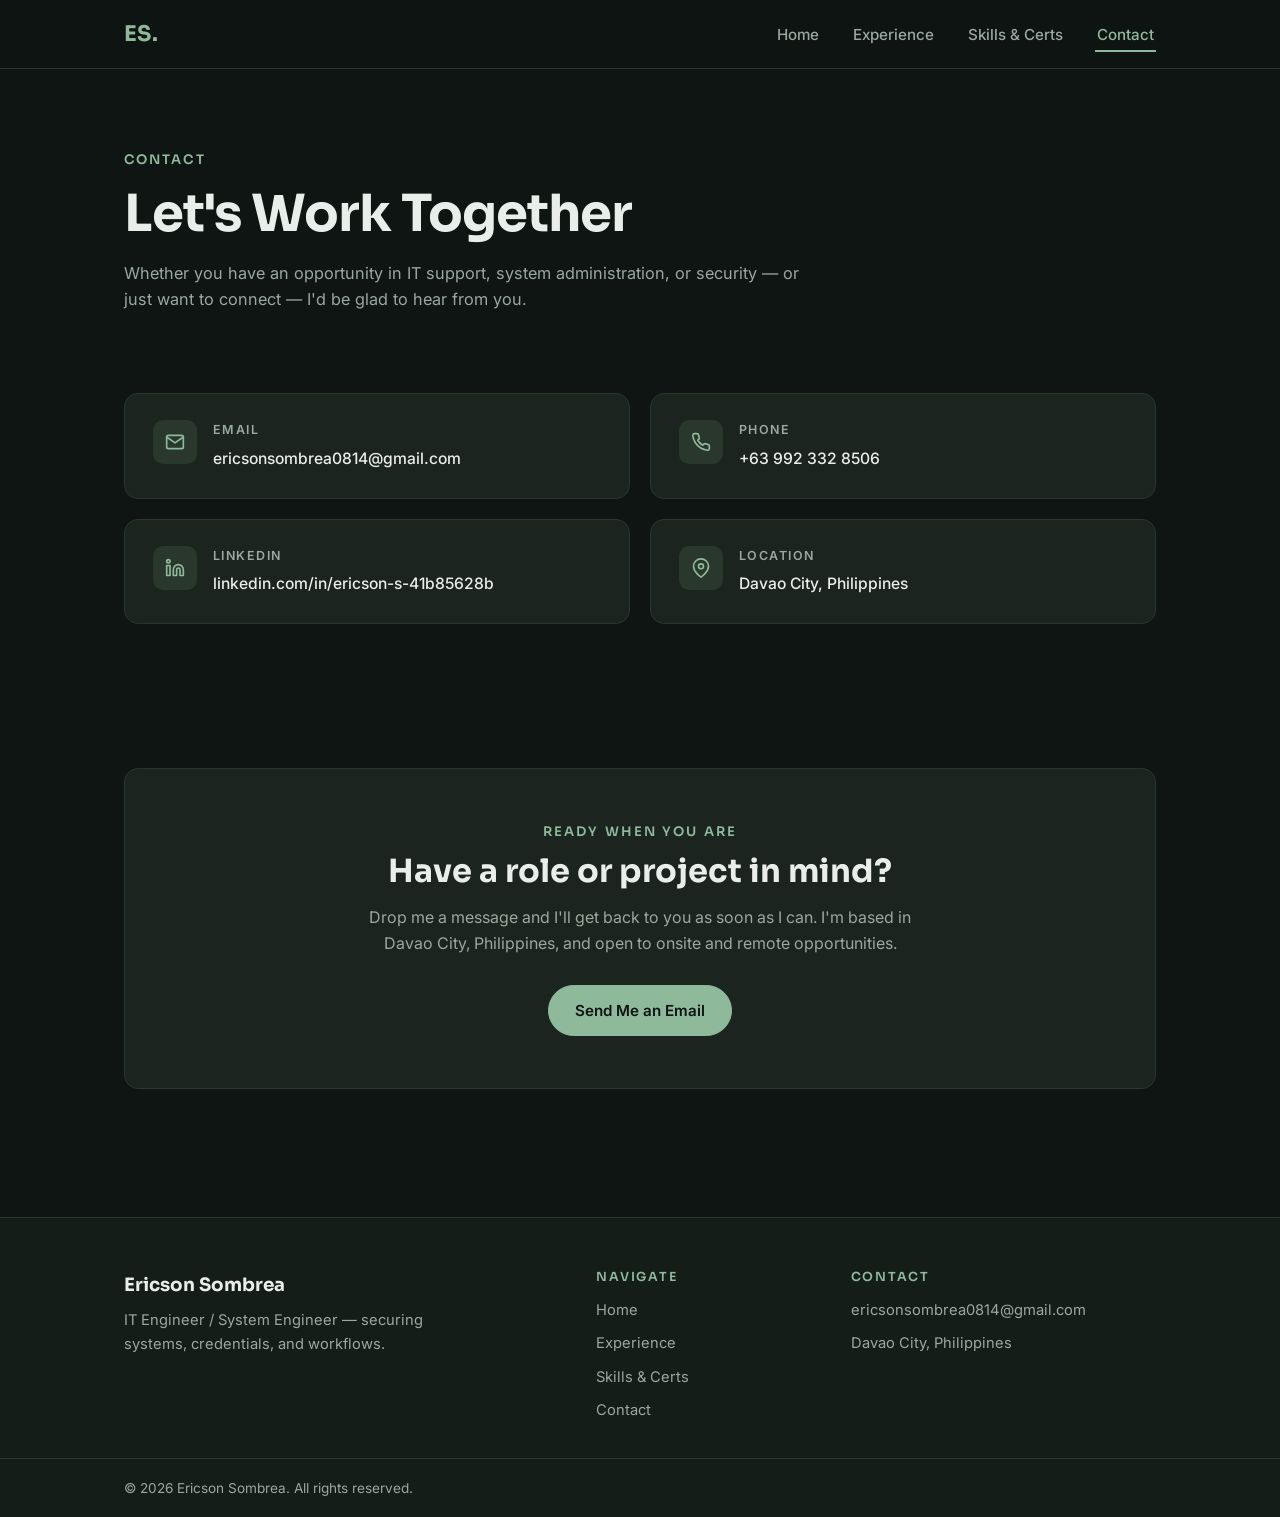
==== contact.html @ c621cbe4 "Initial commit: multi-page portfolio site Home, Experience, Skills & Certifications, and Contact pag" ====
<!DOCTYPE html>
<html lang="en">
<head>
  <meta charset="UTF-8">
  <meta name="viewport" content="width=device-width, initial-scale=1.0">
  <title>Contact — Ericson Sombrea</title>
  <meta name="description" content="Get in touch with Ericson Sombrea, IT Engineer and System Engineer in Davao City, Philippines — email, phone, and LinkedIn contact details.">
  <link rel="icon" href="data:image/svg+xml,%3Csvg xmlns='http://www.w3.org/2000/svg' viewBox='0 0 64 64'%3E%3Crect width='64' height='64' rx='14' fill='%231b241e'/%3E%3Ctext x='32' y='43' font-family='Arial,sans-serif' font-size='26' font-weight='bold' fill='%238fb99b' text-anchor='middle'%3EES%3C/text%3E%3C/svg%3E">
  <link rel="preconnect" href="https://fonts.googleapis.com">
  <link rel="preconnect" href="https://fonts.gstatic.com" crossorigin>
  <link href="https://fonts.googleapis.com/css2?family=Inter:wght@400;500;600&family=Sora:wght@600;700&display=swap" rel="stylesheet">
  <link rel="stylesheet" href="style.css">
  <script src="script.js" defer></script>
</head>
<body>

  <header class="site-header">
    <nav class="nav" aria-label="Main navigation">
      <a class="logo" href="index.html">ES.</a>
      <button class="nav-toggle" aria-expanded="false" aria-controls="nav-menu" aria-label="Toggle navigation menu">
        <span class="nav-toggle-bar"></span>
        <span class="nav-toggle-bar"></span>
        <span class="nav-toggle-bar"></span>
      </button>
      <ul class="nav-links" id="nav-menu">
        <li><a href="index.html">Home</a></li>
        <li><a href="experience.html">Experience</a></li>
        <li><a href="skills.html">Skills &amp; Certs</a></li>
        <li><a href="contact.html" class="active">Contact</a></li>
      </ul>
    </nav>
  </header>

  <main>

    <!-- Page header -->
    <section class="page-head reveal">
      <div class="container">
        <span class="kicker">Contact</span>
        <h1>Let's Work Together</h1>
        <p class="section-lead">Whether you have an opportunity in IT support, system administration, or security — or just want to connect — I'd be glad to hear from you.</p>
      </div>
    </section>

    <!-- Contact details -->
    <section class="section reveal" id="contact-details">
      <div class="container">
        <div class="contact-grid">
          <article class="contact-card">
            <div class="contact-icon" aria-hidden="true">
              <svg xmlns="http://www.w3.org/2000/svg" viewBox="0 0 24 24" fill="none" stroke="currentColor" stroke-width="2" stroke-linecap="round" stroke-linejoin="round"><path d="M4 4h16c1.1 0 2 .9 2 2v12c0 1.1-.9 2-2 2H4c-1.1 0-2-.9-2-2V6c0-1.1.9-2 2-2z"></path><polyline points="22,6 12,13 2,6"></polyline></svg>
            </div>
            <div>
              <span class="contact-label">Email</span>
              <a class="contact-value" href="mailto:ericsonsombrea0814@gmail.com">ericsonsombrea0814@gmail.com</a>
            </div>
          </article>
          <article class="contact-card">
            <div class="contact-icon" aria-hidden="true">
              <svg xmlns="http://www.w3.org/2000/svg" viewBox="0 0 24 24" fill="none" stroke="currentColor" stroke-width="2" stroke-linecap="round" stroke-linejoin="round"><path d="M22 16.92v3a2 2 0 0 1-2.18 2 19.79 19.79 0 0 1-8.63-3.07 19.5 19.5 0 0 1-6-6 19.79 19.79 0 0 1-3.07-8.67A2 2 0 0 1 4.11 2h3a2 2 0 0 1 2 1.72 12.84 12.84 0 0 0 .7 2.81 2 2 0 0 1-.45 2.11L8.09 9.91a16 16 0 0 0 6 6l1.27-1.27a2 2 0 0 1 2.11-.45 12.84 12.84 0 0 0 2.81.7A2 2 0 0 1 22 16.92z"></path></svg>
            </div>
            <div>
              <span class="contact-label">Phone</span>
              <a class="contact-value" href="tel:+639923328506">+63 992 332 8506</a>
            </div>
          </article>
          <article class="contact-card">
            <div class="contact-icon" aria-hidden="true">
              <svg xmlns="http://www.w3.org/2000/svg" viewBox="0 0 24 24" fill="none" stroke="currentColor" stroke-width="2" stroke-linecap="round" stroke-linejoin="round"><path d="M16 8a6 6 0 0 1 6 6v7h-4v-7a2 2 0 0 0-2-2 2 2 0 0 0-2 2v7h-4v-7a6 6 0 0 1 6-6z"></path><rect x="2" y="9" width="4" height="12"></rect><circle cx="4" cy="4" r="2"></circle></svg>
            </div>
            <div>
              <span class="contact-label">LinkedIn</span>
              <a class="contact-value" href="https://www.linkedin.com/in/ericson-s-41b85628b" target="_blank" rel="noopener">linkedin.com/in/ericson-s-41b85628b</a>
            </div>
          </article>
          <article class="contact-card">
            <div class="contact-icon" aria-hidden="true">
              <svg xmlns="http://www.w3.org/2000/svg" viewBox="0 0 24 24" fill="none" stroke="currentColor" stroke-width="2" stroke-linecap="round" stroke-linejoin="round"><path d="M21 10c0 7-9 13-9 13s-9-6-9-13a9 9 0 0 1 18 0z"></path><circle cx="12" cy="10" r="3"></circle></svg>
            </div>
            <div>
              <span class="contact-label">Location</span>
              <span class="contact-value">Davao City, Philippines</span>
            </div>
          </article>
        </div>
      </div>
    </section>

    <!-- Closing CTA -->
    <section class="section reveal" id="contact-cta">
      <div class="container">
        <div class="cta-panel">
          <span class="kicker">Ready When You Are</span>
          <h2>Have a role or project in mind?</h2>
          <p>Drop me a message and I'll get back to you as soon as I can. I'm based in Davao City, Philippines, and open to onsite and remote opportunities.</p>
          <div class="hero-actions">
            <a class="btn" href="mailto:ericsonsombrea0814@gmail.com">Send Me an Email</a>
          </div>
        </div>
      </div>
    </section>

  </main>

  <footer class="site-footer">
    <div class="footer-inner">
      <div class="footer-brand">
        <p class="footer-name">Ericson Sombrea</p>
        <p class="footer-tagline">IT Engineer / System Engineer — securing systems, credentials, and workflows.</p>
      </div>
      <div>
        <h3 class="footer-heading">Navigate</h3>
        <ul class="footer-links">
          <li><a href="index.html">Home</a></li>
          <li><a href="experience.html">Experience</a></li>
          <li><a href="skills.html">Skills &amp; Certs</a></li>
          <li><a href="contact.html">Contact</a></li>
        </ul>
      </div>
      <div>
        <h3 class="footer-heading">Contact</h3>
        <ul class="footer-links">
          <li><a href="mailto:ericsonsombrea0814@gmail.com">ericsonsombrea0814@gmail.com</a></li>
          <li>Davao City, Philippines</li>
        </ul>
      </div>
    </div>
    <div class="footer-bottom">
      <p>&copy; 2026 Ericson Sombrea. All rights reserved.</p>
    </div>
  </footer>

</body>
</html>
---- style.css ----
/* ==========================================================================
   Ericson Sombrea — Portfolio
   Shared stylesheet for ALL pages: index.html, experience.html,
   skills.html, contact.html. Do not edit per-page; everything lives here.
   ========================================================================== */

/* ---------- Tokens ---------- */
:root {
  --bg: #0f1512;
  --surface: #151d18;
  --card: #1b241e;
  --border: #2a3630;
  --accent: #8fb99b;
  --accent-strong: #5e8b6f;
  --text: #e9eeea;
  --muted: #9aa8a0;
  --font-heading: "Sora", sans-serif;
  --font-body: "Inter", sans-serif;
  --radius: 14px;
  --maxw: 1080px;
  --header-h: 68px;
}

/* ---------- Reset / base ---------- */
*,
*::before,
*::after {
  box-sizing: border-box;
  margin: 0;
  padding: 0;
}

html {
  scroll-behavior: smooth;
}

body {
  background: var(--bg);
  color: var(--text);
  font-family: var(--font-body);
  font-size: 1rem;
  line-height: 1.65;
  -webkit-font-smoothing: antialiased;
  text-rendering: optimizeLegibility;
}

img,
svg {
  max-width: 100%;
  display: block;
}

a {
  color: var(--accent);
  text-decoration: none;
  transition: color 0.2s ease;
}

a:hover {
  color: var(--text);
}

h1,
h2,
h3,
h4 {
  font-family: var(--font-heading);
  font-weight: 700;
  line-height: 1.15;
  color: var(--text);
}

ul {
  list-style: none;
}

button {
  font-family: inherit;
  cursor: pointer;
}

:focus-visible {
  outline: 2px solid var(--accent);
  outline-offset: 2px;
}

::selection {
  background: var(--accent-strong);
  color: var(--bg);
}

/* ---------- Layout helpers ---------- */
.container {
  max-width: var(--maxw);
  margin: 0 auto;
  padding: 0 24px;
}

.section {
  padding: 72px 0;
}

.section-tight {
  padding: 24px 0 56px;
}

/* Section headings: small accent kicker + big heading */
.kicker {
  display: block;
  font-family: var(--font-heading);
  font-size: 0.82rem;
  font-weight: 600;
  letter-spacing: 0.16em;
  text-transform: uppercase;
  color: var(--accent);
}

.section-head {
  margin-bottom: 40px;
}

.section-head h2 {
  font-size: clamp(1.7rem, 3.5vw, 2.3rem);
  margin-top: 10px;
}

.section-lead {
  color: var(--muted);
  max-width: 680px;
  margin-top: 14px;
  font-size: 1.02rem;
}

/* Long-form paragraph block (e.g. About Me) */
.prose {
  max-width: 780px;
}

.prose p {
  color: var(--muted);
  font-size: 1.06rem;
  line-height: 1.8;
}

.prose p + p {
  margin-top: 18px;
}

/* ---------- Sticky top nav ---------- */
.site-header {
  position: sticky;
  top: 0;
  z-index: 100;
  background: rgba(15, 21, 18, 0.92);
  backdrop-filter: blur(10px);
  -webkit-backdrop-filter: blur(10px);
  border-bottom: 1px solid var(--border);
}

.nav {
  max-width: var(--maxw);
  margin: 0 auto;
  padding: 0 24px;
  height: var(--header-h);
  display: flex;
  align-items: center;
  justify-content: space-between;
}

.logo {
  font-family: var(--font-heading);
  font-weight: 700;
  font-size: 1.35rem;
  letter-spacing: 0.02em;
  color: var(--accent);
}

.logo:hover {
  color: var(--accent);
  opacity: 0.85;
}

.nav-links {
  display: flex;
  align-items: center;
  gap: 30px;
}

.nav-links a {
  color: var(--muted);
  font-weight: 500;
  font-size: 0.95rem;
  padding: 6px 2px;
  border-bottom: 2px solid transparent;
}

.nav-links a:hover {
  color: var(--text);
}

.nav-links a.active {
  color: var(--accent);
  border-bottom-color: var(--accent);
}

/* Hamburger (hidden on desktop) */
.nav-toggle {
  display: none;
  flex-direction: column;
  justify-content: center;
  gap: 5px;
  background: transparent;
  border: 1px solid var(--border);
  border-radius: 8px;
  padding: 11px 10px;
}

.nav-toggle-bar {
  display: block;
  width: 20px;
  height: 2px;
  border-radius: 2px;
  background: var(--accent);
  transition: transform 0.25s ease, opacity 0.25s ease;
}

.nav-toggle[aria-expanded="true"] .nav-toggle-bar:nth-child(1) {
  transform: translateY(7px) rotate(45deg);
}

.nav-toggle[aria-expanded="true"] .nav-toggle-bar:nth-child(2) {
  opacity: 0;
}

.nav-toggle[aria-expanded="true"] .nav-toggle-bar:nth-child(3) {
  transform: translateY(-7px) rotate(-45deg);
}

/* ---------- Hero (home) ---------- */
.hero {
  padding: 96px 0 64px;
}

.hero h1 {
  font-size: clamp(2.5rem, 6.5vw, 4.25rem);
  letter-spacing: -0.02em;
  margin: 16px 0 20px;
}

.hero .tagline {
  font-size: 1.15rem;
  color: var(--muted);
  max-width: 620px;
  margin-bottom: 34px;
}

.hero-actions {
  display: flex;
  flex-wrap: wrap;
  gap: 14px;
}

/* Sub-page header (experience / skills / contact) */
.page-head {
  padding: 80px 0 8px;
}

.page-head h1 {
  font-size: clamp(2.1rem, 5vw, 3.2rem);
  letter-spacing: -0.02em;
  margin: 14px 0 16px;
}

.page-head .section-lead {
  margin-top: 0;
}

/* ---------- Buttons ---------- */
.btn,
.btn-outline {
  display: inline-block;
  font-family: var(--font-body);
  font-weight: 600;
  font-size: 0.95rem;
  padding: 12px 26px;
  border-radius: 999px;
  transition: background 0.2s ease, color 0.2s ease, border-color 0.2s ease;
}

.btn {
  background: var(--accent);
  color: #0f1512;
  border: 1px solid var(--accent);
}

.btn:hover {
  background: var(--accent-strong);
  border-color: var(--accent-strong);
  color: #0f1512;
}

.btn-outline {
  background: transparent;
  color: var(--accent);
  border: 1px solid var(--accent);
}

.btn-outline:hover {
  background: rgba(143, 185, 155, 0.12);
  color: var(--accent);
}

/* ---------- Stats row ---------- */
.stats {
  display: grid;
  grid-template-columns: repeat(3, 1fr);
  gap: 18px;
}

.stat {
  background: var(--card);
  border: 1px solid var(--border);
  border-radius: var(--radius);
  padding: 28px 24px;
  text-align: center;
}

.stat-number {
  display: block;
  font-family: var(--font-heading);
  font-weight: 700;
  font-size: 2.2rem;
  color: var(--accent);
  line-height: 1.2;
}

.stat-label {
  color: var(--muted);
  font-size: 0.95rem;
}

/* ---------- Generic cards grid (home highlights, etc.) ---------- */
.card-grid {
  display: grid;
  grid-template-columns: repeat(3, 1fr);
  gap: 20px;
}

.card {
  background: var(--card);
  border: 1px solid var(--border);
  border-radius: var(--radius);
  padding: 28px;
  transition: border-color 0.2s ease, transform 0.2s ease;
}

.card:hover {
  border-color: var(--accent-strong);
  transform: translateY(-3px);
}

.card h3 {
  font-size: 1.1rem;
  margin-bottom: 10px;
}

.card p {
  color: var(--muted);
  font-size: 0.95rem;
}

.card-icon {
  width: 44px;
  height: 44px;
  border-radius: 10px;
  background: rgba(143, 185, 155, 0.12);
  color: var(--accent);
  display: flex;
  align-items: center;
  justify-content: center;
  margin-bottom: 18px;
}

.card-icon svg {
  width: 20px;
  height: 20px;
}

/* ---------- Vertical timeline (experience page) ---------- */
.timeline {
  position: relative;
  margin-left: 8px;
  padding-left: 36px;
}

.timeline::before {
  content: "";
  position: absolute;
  left: 0;
  top: 4px;
  bottom: 4px;
  width: 2px;
  background: var(--accent-strong);
  opacity: 0.45;
  border-radius: 2px;
}

.timeline-item {
  position: relative;
  padding-bottom: 44px;
}

.timeline-item:last-child {
  padding-bottom: 0;
}

/* Dot marker on the accent line */
.timeline-item::before {
  content: "";
  position: absolute;
  left: -42px;
  top: 8px;
  width: 14px;
  height: 14px;
  border-radius: 50%;
  background: var(--bg);
  border: 3px solid var(--accent);
}

.timeline-date {
  display: inline-block;
  font-family: var(--font-body);
  font-size: 0.8rem;
  font-weight: 600;
  letter-spacing: 0.06em;
  color: var(--accent);
  background: rgba(143, 185, 155, 0.1);
  border: 1px solid var(--border);
  border-radius: 999px;
  padding: 4px 14px;
  margin-bottom: 14px;
}

.timeline-card {
  background: var(--card);
  border: 1px solid var(--border);
  border-radius: var(--radius);
  padding: 26px 28px;
  transition: border-color 0.2s ease;
}

.timeline-card:hover {
  border-color: var(--accent-strong);
}

.timeline-role {
  font-size: 1.15rem;
  margin-bottom: 4px;
}

.timeline-company {
  display: block;
  color: var(--muted);
  font-size: 0.95rem;
  margin-bottom: 16px;
}

.timeline-duties {
  display: grid;
  gap: 9px;
}

.timeline-duties li {
  position: relative;
  padding-left: 20px;
  color: var(--muted);
  font-size: 0.95rem;
}

.timeline-duties li::before {
  content: "";
  position: absolute;
  left: 0;
  top: 0.55em;
  width: 6px;
  height: 6px;
  border-radius: 50%;
  background: var(--accent-strong);
}

/* ---------- Skill category cards + tag pills (skills page) ---------- */
.skill-grid {
  display: grid;
  grid-template-columns: repeat(2, 1fr);
  gap: 20px;
}

.skill-card {
  background: var(--card);
  border: 1px solid var(--border);
  border-radius: var(--radius);
  padding: 28px;
  transition: border-color 0.2s ease;
}

.skill-card:hover {
  border-color: var(--accent-strong);
}

.skill-card h3 {
  font-size: 1.05rem;
  margin-bottom: 16px;
}

.tag-list {
  display: flex;
  flex-wrap: wrap;
  gap: 10px;
}

.tag {
  display: inline-block;
  background: var(--surface);
  border: 1px solid var(--border);
  color: var(--text);
  font-size: 0.85rem;
  padding: 6px 14px;
  border-radius: 999px;
  white-space: nowrap;
}

/* ---------- Certification cards (skills page) ---------- */
.cert-grid {
  display: grid;
  grid-template-columns: repeat(2, 1fr);
  gap: 16px;
}

.cert-card {
  display: flex;
  align-items: center;
  gap: 16px;
  background: var(--card);
  border: 1px solid var(--border);
  border-radius: var(--radius);
  padding: 22px 24px;
  transition: border-color 0.2s ease;
}

.cert-card:hover {
  border-color: var(--accent-strong);
}

.cert-icon {
  flex-shrink: 0;
  width: 42px;
  height: 42px;
  border-radius: 10px;
  background: rgba(143, 185, 155, 0.12);
  color: var(--accent);
  display: flex;
  align-items: center;
  justify-content: center;
}

.cert-icon svg {
  width: 20px;
  height: 20px;
}

.cert-name {
  font-size: 1rem;
  font-weight: 600;
  margin-bottom: 2px;
}

.cert-issuer {
  color: var(--muted);
  font-size: 0.85rem;
}

/* ---------- Contact cards (contact page) ---------- */
.contact-grid {
  display: grid;
  grid-template-columns: repeat(2, 1fr);
  gap: 20px;
}

.contact-card {
  display: flex;
  align-items: flex-start;
  gap: 16px;
  background: var(--card);
  border: 1px solid var(--border);
  border-radius: var(--radius);
  padding: 26px 28px;
  transition: border-color 0.2s ease, transform 0.2s ease;
}

.contact-card:hover {
  border-color: var(--accent-strong);
  transform: translateY(-3px);
}

.contact-icon {
  flex-shrink: 0;
  width: 44px;
  height: 44px;
  border-radius: 10px;
  background: rgba(143, 185, 155, 0.12);
  color: var(--accent);
  display: flex;
  align-items: center;
  justify-content: center;
}

.contact-icon svg {
  width: 20px;
  height: 20px;
}

.contact-label {
  display: block;
  font-size: 0.78rem;
  font-weight: 600;
  text-transform: uppercase;
  letter-spacing: 0.12em;
  color: var(--muted);
  margin-bottom: 4px;
}

.contact-value {
  color: var(--text);
  font-weight: 500;
  font-size: 0.98rem;
  word-break: break-word;
}

a.contact-value:hover {
  color: var(--accent);
}

/* Call-to-action panel (reusable, e.g. bottom of contact page) */
.cta-panel {
  background: var(--card);
  border: 1px solid var(--border);
  border-radius: var(--radius);
  padding: 52px 32px;
  text-align: center;
}

.cta-panel h2 {
  font-size: clamp(1.5rem, 3vw, 2rem);
  margin: 10px 0 14px;
}

.cta-panel p {
  color: var(--muted);
  max-width: 560px;
  margin: 0 auto 28px;
}

.cta-panel .hero-actions {
  justify-content: center;
}

/* ---------- Footer ---------- */
.site-footer {
  border-top: 1px solid var(--border);
  background: var(--surface);
  margin-top: 56px;
}

.footer-inner {
  max-width: var(--maxw);
  margin: 0 auto;
  padding: 52px 24px 36px;
  display: grid;
  grid-template-columns: 2fr 1fr 1.4fr;
  gap: 36px;
}

.footer-name {
  font-family: var(--font-heading);
  font-weight: 700;
  font-size: 1.15rem;
  color: var(--text);
}

.footer-tagline {
  color: var(--muted);
  font-size: 0.92rem;
  max-width: 340px;
  margin-top: 8px;
}

.footer-heading {
  font-family: var(--font-heading);
  font-weight: 600;
  font-size: 0.78rem;
  letter-spacing: 0.14em;
  text-transform: uppercase;
  color: var(--accent);
  margin-bottom: 14px;
}

.footer-links {
  display: grid;
  gap: 9px;
}

.footer-links li {
  color: var(--muted);
  font-size: 0.92rem;
}

.footer-links a {
  color: var(--muted);
  font-size: 0.92rem;
}

.footer-links a:hover {
  color: var(--accent);
}

.footer-bottom {
  border-top: 1px solid var(--border);
}

.footer-bottom p {
  max-width: var(--maxw);
  margin: 0 auto;
  padding: 18px 24px;
  color: var(--muted);
  font-size: 0.85rem;
}

/* ---------- Scroll-reveal ---------- */
.reveal {
  opacity: 0;
  transform: translateY(24px);
  transition: opacity 0.6s ease, transform 0.6s ease;
}

.reveal.visible {
  opacity: 1;
  transform: none;
}

@media (prefers-reduced-motion: reduce) {
  html {
    scroll-behavior: auto;
  }

  .reveal {
    opacity: 1;
    transform: none;
    transition: none;
  }

  .card,
  .contact-card,
  .nav-toggle-bar {
    transition: none;
  }
}

/* ---------- Responsive: 720px ---------- */
@media (max-width: 720px) {
  .section {
    padding: 56px 0;
  }

  .hero {
    padding: 64px 0 48px;
  }

  .page-head {
    padding: 56px 0 8px;
  }

  /* Mobile nav: hamburger + dropdown */
  .nav-toggle {
    display: inline-flex;
  }

  .nav-links {
    position: absolute;
    top: var(--header-h);
    left: 0;
    right: 0;
    display: none;
    flex-direction: column;
    align-items: stretch;
    gap: 0;
    background: var(--surface);
    border-bottom: 1px solid var(--border);
    padding: 8px 0;
  }

  .nav-links.open {
    display: flex;
  }

  .nav-links a {
    display: block;
    padding: 13px 24px;
    border-bottom: none;
    border-left: 3px solid transparent;
  }

  .nav-links a.active {
    border-bottom: none;
    border-left-color: var(--accent);
    background: rgba(143, 185, 155, 0.06);
  }

  .card-grid,
  .skill-grid,
  .cert-grid,
  .contact-grid {
    grid-template-columns: 1fr;
  }

  .footer-inner {
    grid-template-columns: 1fr;
    gap: 32px;
    padding: 40px 24px 28px;
  }
}

/* ---------- Responsive: 480px ---------- */
@media (max-width: 480px) {
  .container {
    padding: 0 18px;
  }

  .nav {
    padding: 0 18px;
  }

  .stats {
    grid-template-columns: 1fr;
    gap: 14px;
  }

  .stat {
    padding: 22px 20px;
  }

  .hero-actions .btn,
  .hero-actions .btn-outline {
    width: 100%;
    text-align: center;
  }

  .timeline {
    margin-left: 2px;
    padding-left: 26px;
  }

  .timeline-item::before {
    left: -32px;
    width: 12px;
    height: 12px;
  }

  .timeline-card {
    padding: 20px;
  }

  .cert-card,
  .contact-card {
    padding: 18px 20px;
  }

  .cta-panel {
    padding: 40px 20px;
  }
}
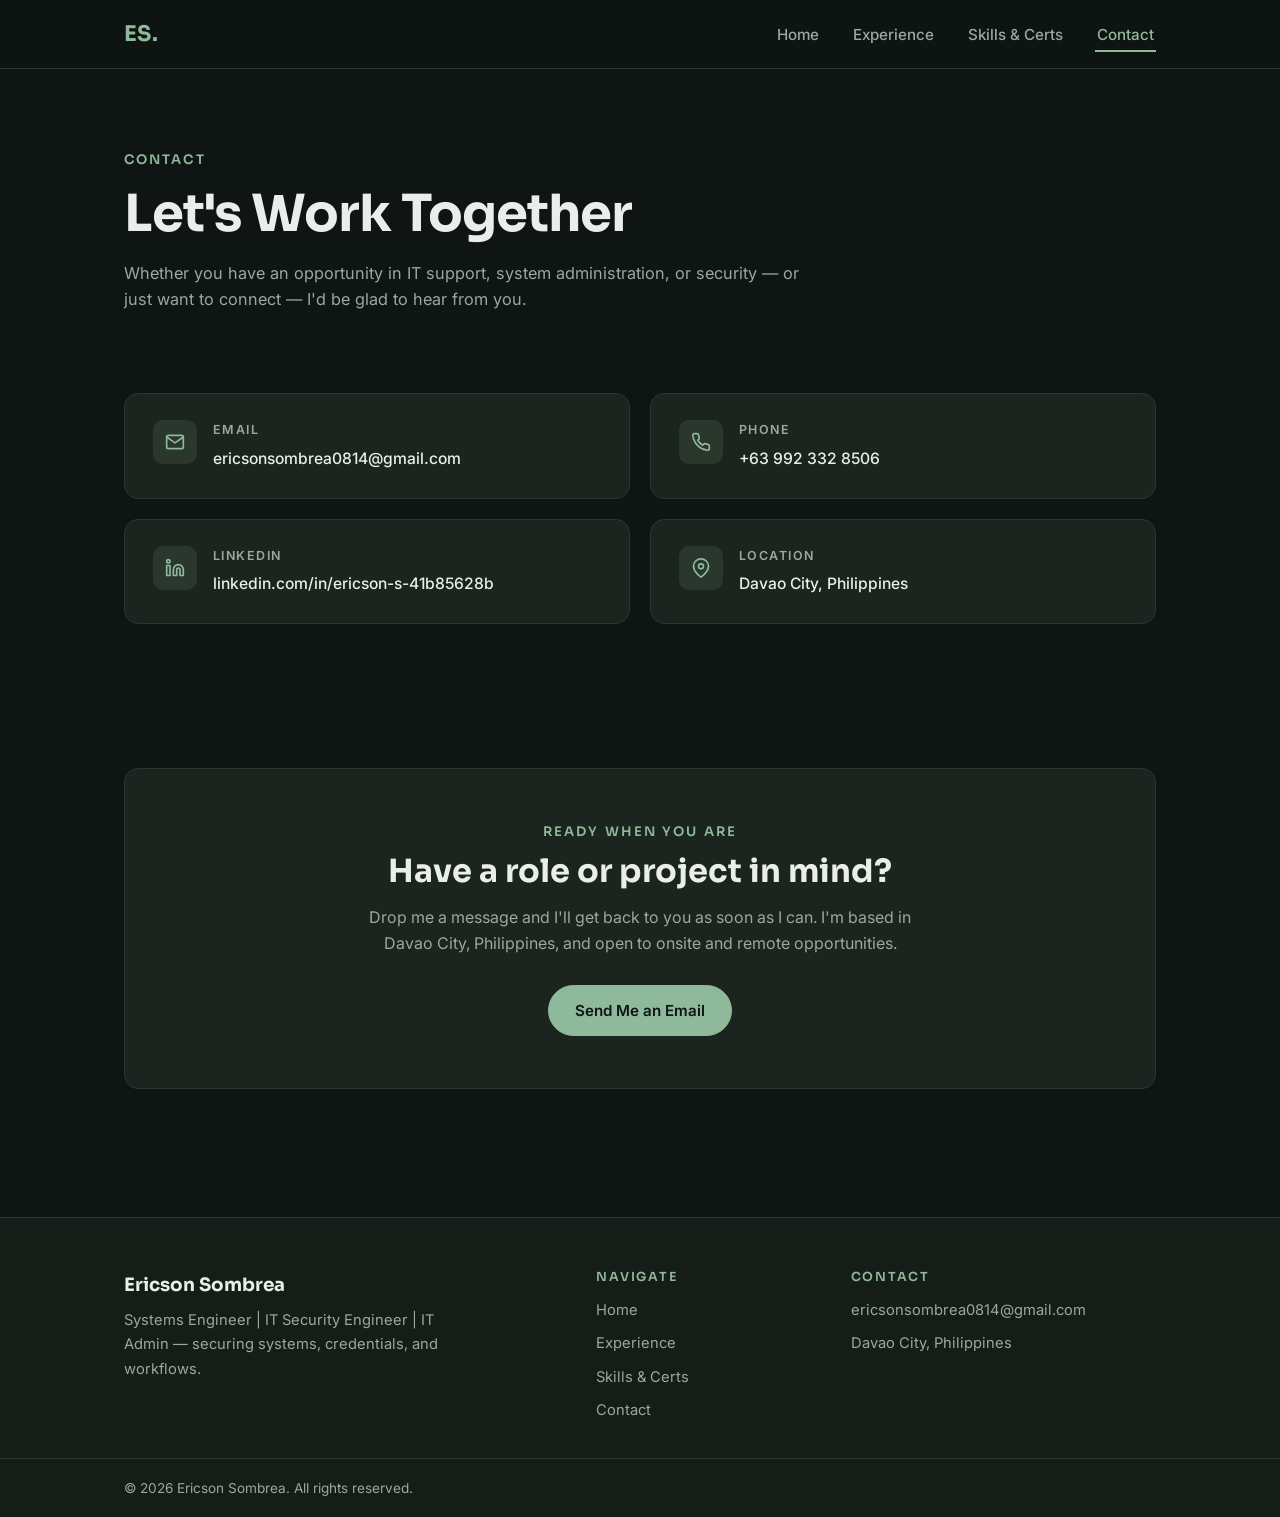
==== commit 741d79b0: "Add profile photo, LinkedIn headline, and company logos - Hero photo from resume, two-column respons" ====
--- a/contact.html
+++ b/contact.html
@@ -106,7 +106,7 @@
     <div class="footer-inner">
       <div class="footer-brand">
         <p class="footer-name">Ericson Sombrea</p>
-        <p class="footer-tagline">IT Engineer / System Engineer — securing systems, credentials, and workflows.</p>
+        <p class="footer-tagline">Systems Engineer | IT Security Engineer | IT Admin — securing systems, credentials, and workflows.</p>
       </div>
       <div>
         <h3 class="footer-heading">Navigate</h3>
--- a/style.css
+++ b/style.css
@@ -260,6 +260,69 @@
   gap: 14px;
 }
 
+.hero-inner {
+  display: grid;
+  grid-template-columns: minmax(0, 1.2fr) minmax(0, 0.8fr);
+  align-items: center;
+  gap: 56px;
+}
+
+.hero-photo {
+  position: relative;
+  justify-self: end;
+}
+
+.hero-photo::before {
+  content: "";
+  position: absolute;
+  inset: 18px -16px -16px 18px;
+  border: 1px solid var(--accent-strong);
+  border-radius: 24px;
+  opacity: 0.55;
+}
+
+.hero-photo img {
+  position: relative;
+  display: block;
+  width: min(320px, 100%);
+  height: auto;
+  border-radius: 24px;
+  border: 1px solid var(--border);
+  box-shadow: 0 24px 60px rgba(0, 0, 0, 0.45);
+}
+
+/* Company logo chip in the experience timeline */
+.timeline-company-row {
+  display: flex;
+  align-items: center;
+  gap: 10px;
+  margin: 2px 0 4px;
+}
+
+.timeline-logo {
+  flex: 0 0 auto;
+  width: 38px;
+  height: 38px;
+  padding: 4px;
+  background: #f4f6f4;
+  border: 1px solid var(--border);
+  border-radius: 9px;
+  object-fit: contain;
+}
+
+.timeline-logo-fallback {
+  display: inline-flex;
+  align-items: center;
+  justify-content: center;
+  background: var(--card);
+  color: var(--accent);
+  padding: 0;
+  font-family: 'Sora', sans-serif;
+  font-weight: 700;
+  font-size: 0.72rem;
+  letter-spacing: 0.02em;
+}
+
 /* Sub-page header (experience / skills / contact) */
 .page-head {
   padding: 80px 0 8px;
@@ -773,6 +836,25 @@
 
   .hero {
     padding: 64px 0 48px;
+  }
+
+  .hero-inner {
+    grid-template-columns: 1fr;
+    gap: 40px;
+  }
+
+  .hero-photo {
+    order: -1;
+    justify-self: start;
+  }
+
+  .hero-photo img {
+    width: min(230px, 62vw);
+  }
+
+  .hero-photo::before {
+    inset: 12px -11px -11px 12px;
+    border-radius: 20px;
   }
 
   .page-head {
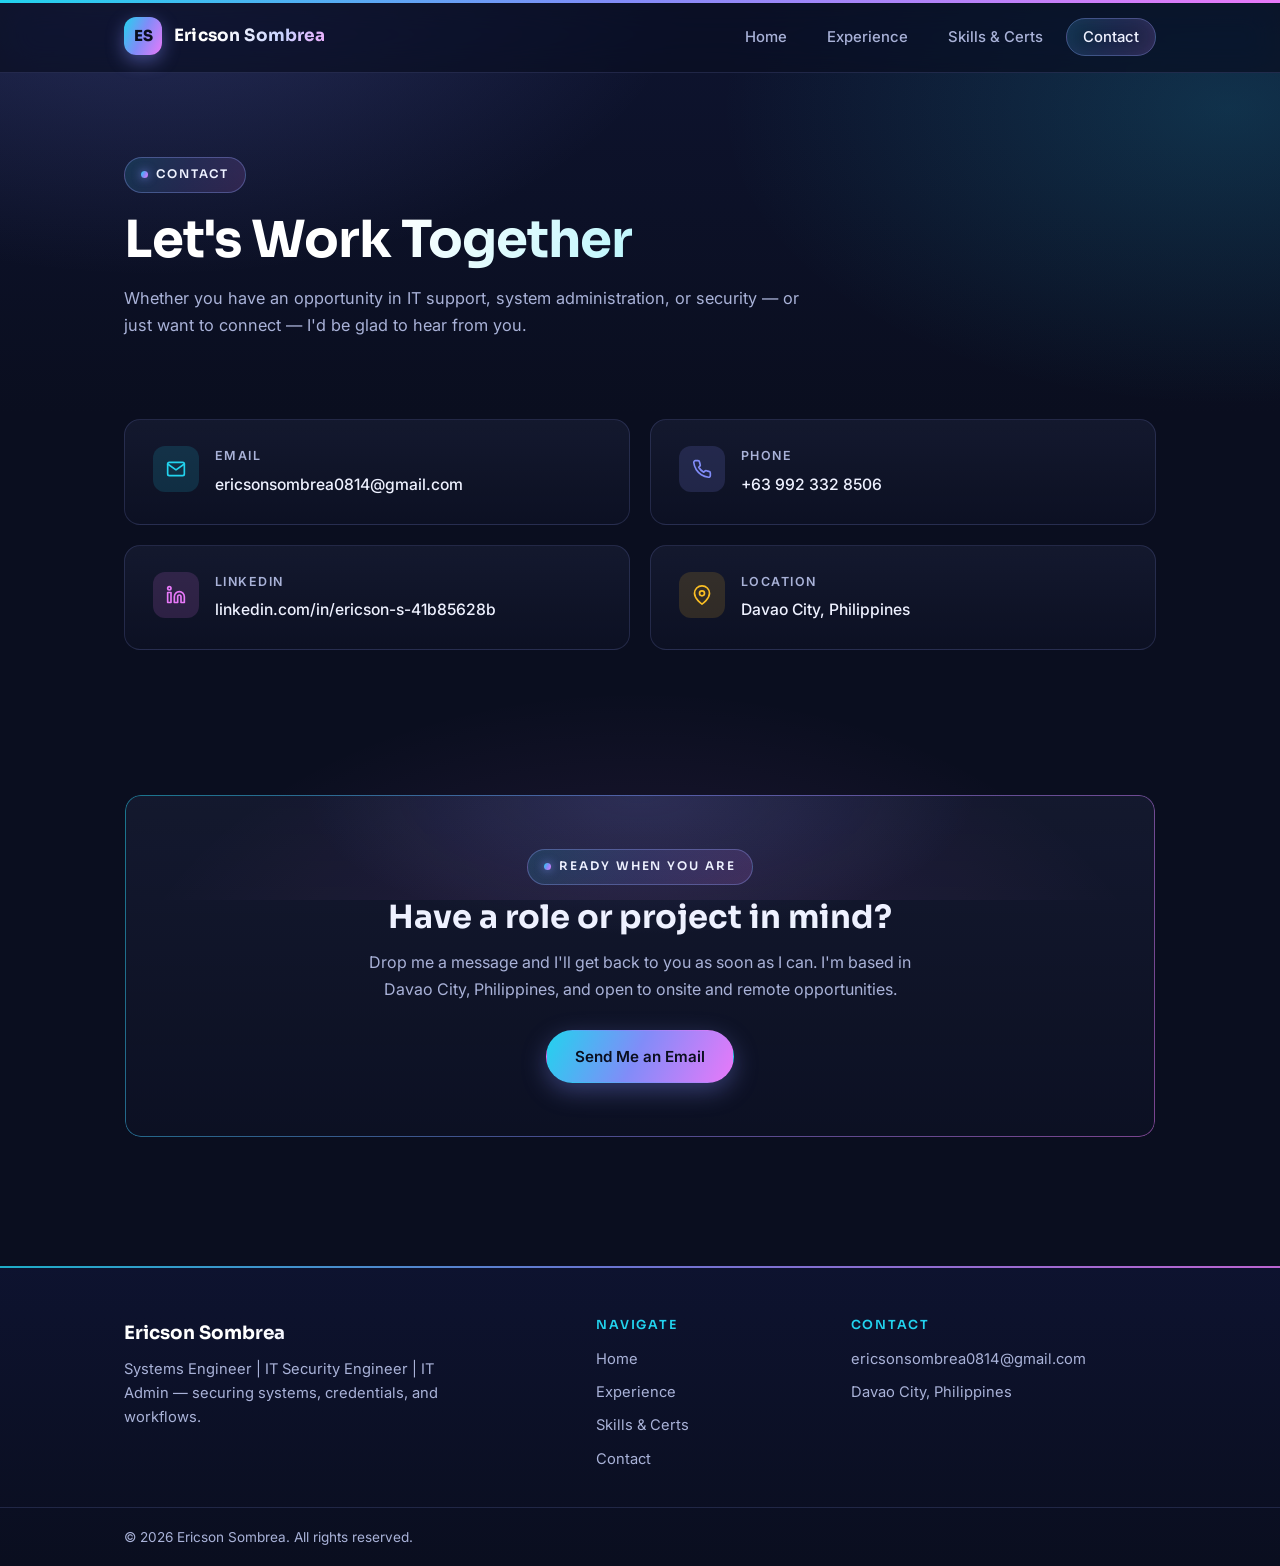
==== commit 73073f2c: "Colorful redesign + freelance role, school seal, cert logos, clickable contacts - New aurora design " ====
--- a/contact.html
+++ b/contact.html
@@ -5,7 +5,7 @@
   <meta name="viewport" content="width=device-width, initial-scale=1.0">
   <title>Contact — Ericson Sombrea</title>
   <meta name="description" content="Get in touch with Ericson Sombrea, IT Engineer and System Engineer in Davao City, Philippines — email, phone, and LinkedIn contact details.">
-  <link rel="icon" href="data:image/svg+xml,%3Csvg xmlns='http://www.w3.org/2000/svg' viewBox='0 0 64 64'%3E%3Crect width='64' height='64' rx='14' fill='%231b241e'/%3E%3Ctext x='32' y='43' font-family='Arial,sans-serif' font-size='26' font-weight='bold' fill='%238fb99b' text-anchor='middle'%3EES%3C/text%3E%3C/svg%3E">
+  <link rel="icon" href="data:image/svg+xml,%3Csvg xmlns='http://www.w3.org/2000/svg' viewBox='0 0 64 64'%3E%3Crect width='64' height='64' rx='14' fill='%23131a3d'/%3E%3Ctext x='32' y='43' font-family='Arial,sans-serif' font-size='26' font-weight='bold' fill='%23a5b4fc' text-anchor='middle'%3EES%3C/text%3E%3C/svg%3E">
   <link rel="preconnect" href="https://fonts.googleapis.com">
   <link rel="preconnect" href="https://fonts.gstatic.com" crossorigin>
   <link href="https://fonts.googleapis.com/css2?family=Inter:wght@400;500;600&family=Sora:wght@600;700&display=swap" rel="stylesheet">
@@ -16,7 +16,7 @@
 
   <header class="site-header">
     <nav class="nav" aria-label="Main navigation">
-      <a class="logo" href="index.html">ES.</a>
+      <a class="logo" href="index.html"><span class="logo-mark">ES</span><span class="logo-word">Ericson Sombrea</span></a>
       <button class="nav-toggle" aria-expanded="false" aria-controls="nav-menu" aria-label="Toggle navigation menu">
         <span class="nav-toggle-bar"></span>
         <span class="nav-toggle-bar"></span>
@@ -46,33 +46,33 @@
     <section class="section reveal" id="contact-details">
       <div class="container">
         <div class="contact-grid">
-          <article class="contact-card">
+          <a class="contact-card" href="mailto:ericsonsombrea0814@gmail.com" aria-label="Send an email to ericsonsombrea0814@gmail.com">
             <div class="contact-icon" aria-hidden="true">
               <svg xmlns="http://www.w3.org/2000/svg" viewBox="0 0 24 24" fill="none" stroke="currentColor" stroke-width="2" stroke-linecap="round" stroke-linejoin="round"><path d="M4 4h16c1.1 0 2 .9 2 2v12c0 1.1-.9 2-2 2H4c-1.1 0-2-.9-2-2V6c0-1.1.9-2 2-2z"></path><polyline points="22,6 12,13 2,6"></polyline></svg>
             </div>
             <div>
               <span class="contact-label">Email</span>
-              <a class="contact-value" href="mailto:ericsonsombrea0814@gmail.com">ericsonsombrea0814@gmail.com</a>
+              <span class="contact-value">ericsonsombrea0814@gmail.com</span>
             </div>
-          </article>
-          <article class="contact-card">
+          </a>
+          <a class="contact-card" href="tel:+639923328506" aria-label="Call +63 992 332 8506">
             <div class="contact-icon" aria-hidden="true">
               <svg xmlns="http://www.w3.org/2000/svg" viewBox="0 0 24 24" fill="none" stroke="currentColor" stroke-width="2" stroke-linecap="round" stroke-linejoin="round"><path d="M22 16.92v3a2 2 0 0 1-2.18 2 19.79 19.79 0 0 1-8.63-3.07 19.5 19.5 0 0 1-6-6 19.79 19.79 0 0 1-3.07-8.67A2 2 0 0 1 4.11 2h3a2 2 0 0 1 2 1.72 12.84 12.84 0 0 0 .7 2.81 2 2 0 0 1-.45 2.11L8.09 9.91a16 16 0 0 0 6 6l1.27-1.27a2 2 0 0 1 2.11-.45 12.84 12.84 0 0 0 2.81.7A2 2 0 0 1 22 16.92z"></path></svg>
             </div>
             <div>
               <span class="contact-label">Phone</span>
-              <a class="contact-value" href="tel:+639923328506">+63 992 332 8506</a>
+              <span class="contact-value">+63 992 332 8506</span>
             </div>
-          </article>
-          <article class="contact-card">
+          </a>
+          <a class="contact-card" href="https://www.linkedin.com/in/ericson-s-41b85628b" target="_blank" rel="noopener" aria-label="Open Ericson's LinkedIn profile in a new tab">
             <div class="contact-icon" aria-hidden="true">
               <svg xmlns="http://www.w3.org/2000/svg" viewBox="0 0 24 24" fill="none" stroke="currentColor" stroke-width="2" stroke-linecap="round" stroke-linejoin="round"><path d="M16 8a6 6 0 0 1 6 6v7h-4v-7a2 2 0 0 0-2-2 2 2 0 0 0-2 2v7h-4v-7a6 6 0 0 1 6-6z"></path><rect x="2" y="9" width="4" height="12"></rect><circle cx="4" cy="4" r="2"></circle></svg>
             </div>
             <div>
               <span class="contact-label">LinkedIn</span>
-              <a class="contact-value" href="https://www.linkedin.com/in/ericson-s-41b85628b" target="_blank" rel="noopener">linkedin.com/in/ericson-s-41b85628b</a>
+              <span class="contact-value">linkedin.com/in/ericson-s-41b85628b</span>
             </div>
-          </article>
+          </a>
           <article class="contact-card">
             <div class="contact-icon" aria-hidden="true">
               <svg xmlns="http://www.w3.org/2000/svg" viewBox="0 0 24 24" fill="none" stroke="currentColor" stroke-width="2" stroke-linecap="round" stroke-linejoin="round"><path d="M21 10c0 7-9 13-9 13s-9-6-9-13a9 9 0 0 1 18 0z"></path><circle cx="12" cy="10" r="3"></circle></svg>
--- a/style.css
+++ b/style.css
@@ -2,23 +2,39 @@
    Ericson Sombrea — Portfolio
    Shared stylesheet for ALL pages: index.html, experience.html,
    skills.html, contact.html. Do not edit per-page; everything lives here.
+
+   Design language: deep indigo night sky with a living aurora of
+   cyan → violet → pink light. Color is used deliberately across
+   stats, cards, timeline, and icons so no section reads as one flat tone.
    ========================================================================== */
 
 /* ---------- Tokens ---------- */
 :root {
-  --bg: #0f1512;
-  --surface: #151d18;
-  --card: #1b241e;
-  --border: #2a3630;
-  --accent: #8fb99b;
-  --accent-strong: #5e8b6f;
-  --text: #e9eeea;
-  --muted: #9aa8a0;
+  --bg: #0a0e1f;
+  --bg-2: #0e1430;
+  --surface: #10163a;
+  --card: #131a3d;
+  --card-soft: rgba(148, 163, 255, 0.06);
+  --border: rgba(148, 163, 255, 0.16);
+  --border-strong: rgba(148, 163, 255, 0.34);
+  --text: #eef1ff;
+  --muted: #a9b2d8;
+
+  /* Accent family — used in rotation, never just one */
+  --cyan: #22d3ee;
+  --violet: #818cf8;
+  --pink: #e879f9;
+  --amber: #fbbf24;
+  --emerald: #34d399;
+
+  --grad: linear-gradient(115deg, #22d3ee 0%, #818cf8 48%, #e879f9 100%);
+  --grad-soft: linear-gradient(115deg, rgba(34, 211, 238, 0.14), rgba(129, 140, 248, 0.14), rgba(232, 121, 249, 0.14));
+
   --font-heading: "Sora", sans-serif;
   --font-body: "Inter", sans-serif;
-  --radius: 14px;
+  --radius: 16px;
   --maxw: 1080px;
-  --header-h: 68px;
+  --header-h: 72px;
 }
 
 /* ---------- Reset / base ---------- */
@@ -35,7 +51,15 @@
 }
 
 body {
-  background: var(--bg);
+  position: relative;
+  background-color: var(--bg);
+  /* Layered color washes — the background is never one flat color */
+  background-image:
+    radial-gradient(900px 520px at 12% -4%, rgba(129, 140, 248, 0.22), transparent 60%),
+    radial-gradient(820px 480px at 96% 12%, rgba(34, 211, 238, 0.16), transparent 62%),
+    radial-gradient(900px 620px at 50% 118%, rgba(232, 121, 249, 0.14), transparent 60%),
+    linear-gradient(180deg, var(--bg-2) 0%, var(--bg) 46%);
+  background-attachment: fixed;
   color: var(--text);
   font-family: var(--font-body);
   font-size: 1rem;
@@ -51,7 +75,7 @@
 }
 
 a {
-  color: var(--accent);
+  color: var(--cyan);
   text-decoration: none;
   transition: color 0.2s ease;
 }
@@ -80,13 +104,14 @@
 }
 
 :focus-visible {
-  outline: 2px solid var(--accent);
+  outline: 2px solid var(--cyan);
   outline-offset: 2px;
+  border-radius: 4px;
 }
 
 ::selection {
-  background: var(--accent-strong);
-  color: var(--bg);
+  background: var(--violet);
+  color: #0a0e1f;
 }
 
 /* ---------- Layout helpers ---------- */
@@ -104,15 +129,30 @@
   padding: 24px 0 56px;
 }
 
-/* Section headings: small accent kicker + big heading */
+/* Section headings: gradient pill kicker + heading with color underline */
 .kicker {
-  display: block;
+  display: inline-flex;
+  align-items: center;
+  gap: 8px;
   font-family: var(--font-heading);
-  font-size: 0.82rem;
+  font-size: 0.74rem;
   font-weight: 600;
   letter-spacing: 0.16em;
   text-transform: uppercase;
-  color: var(--accent);
+  color: var(--text);
+  background: var(--grad-soft);
+  border: 1px solid var(--border-strong);
+  border-radius: 999px;
+  padding: 7px 16px;
+}
+
+.kicker::before {
+  content: "";
+  width: 7px;
+  height: 7px;
+  border-radius: 50%;
+  background: var(--grad);
+  box-shadow: 0 0 10px rgba(129, 140, 248, 0.9);
 }
 
 .section-head {
@@ -121,7 +161,20 @@
 
 .section-head h2 {
   font-size: clamp(1.7rem, 3.5vw, 2.3rem);
-  margin-top: 10px;
+  margin-top: 16px;
+  position: relative;
+  padding-bottom: 14px;
+}
+
+.section-head h2::after {
+  content: "";
+  position: absolute;
+  left: 0;
+  bottom: 0;
+  width: 64px;
+  height: 4px;
+  border-radius: 4px;
+  background: var(--grad);
 }
 
 .section-lead {
@@ -151,10 +204,21 @@
   position: sticky;
   top: 0;
   z-index: 100;
-  background: rgba(15, 21, 18, 0.92);
-  backdrop-filter: blur(10px);
-  -webkit-backdrop-filter: blur(10px);
+  background: rgba(10, 14, 31, 0.72);
+  backdrop-filter: blur(16px) saturate(1.4);
+  -webkit-backdrop-filter: blur(16px) saturate(1.4);
   border-bottom: 1px solid var(--border);
+}
+
+/* Thin aurora line across the very top of every page */
+.site-header::before {
+  content: "";
+  position: absolute;
+  top: 0;
+  left: 0;
+  right: 0;
+  height: 3px;
+  background: var(--grad);
 }
 
 .nav {
@@ -165,42 +229,79 @@
   display: flex;
   align-items: center;
   justify-content: space-between;
-}
-
+  gap: 16px;
+}
+
+/* Logo: gradient monogram badge + full-name wordmark */
 .logo {
+  display: inline-flex;
+  align-items: center;
+  gap: 12px;
   font-family: var(--font-heading);
   font-weight: 700;
-  font-size: 1.35rem;
-  letter-spacing: 0.02em;
-  color: var(--accent);
+  font-size: 1.06rem;
+  letter-spacing: 0.01em;
+  color: var(--text);
+  white-space: nowrap;
 }
 
 .logo:hover {
-  color: var(--accent);
-  opacity: 0.85;
+  color: var(--text);
+}
+
+.logo:hover .logo-mark {
+  transform: rotate(-6deg) scale(1.06);
+}
+
+.logo-mark {
+  display: inline-flex;
+  align-items: center;
+  justify-content: center;
+  width: 38px;
+  height: 38px;
+  border-radius: 12px;
+  background: var(--grad);
+  color: #0a0e1f;
+  font-size: 0.95rem;
+  font-weight: 800;
+  letter-spacing: 0;
+  box-shadow: 0 6px 18px rgba(129, 140, 248, 0.45);
+  transition: transform 0.25s ease;
+}
+
+.logo-word {
+  background: linear-gradient(115deg, #ffffff 30%, #c7d2fe 70%, #f0abfc 100%);
+  -webkit-background-clip: text;
+  background-clip: text;
+  color: transparent;
 }
 
 .nav-links {
   display: flex;
   align-items: center;
-  gap: 30px;
+  gap: 6px;
 }
 
 .nav-links a {
   color: var(--muted);
   font-weight: 500;
-  font-size: 0.95rem;
-  padding: 6px 2px;
-  border-bottom: 2px solid transparent;
+  font-size: 0.93rem;
+  padding: 9px 16px;
+  border-radius: 999px;
+  border: 1px solid transparent;
+  transition: color 0.2s ease, background 0.2s ease, border-color 0.2s ease;
 }
 
 .nav-links a:hover {
   color: var(--text);
+  background: rgba(148, 163, 255, 0.1);
 }
 
 .nav-links a.active {
-  color: var(--accent);
-  border-bottom-color: var(--accent);
+  color: var(--text);
+  background: var(--grad-soft);
+  border-color: var(--border-strong);
+  box-shadow: inset 0 0 18px rgba(129, 140, 248, 0.12);
 }
 
 /* Hamburger (hidden on desktop) */
@@ -209,9 +310,9 @@
   flex-direction: column;
   justify-content: center;
   gap: 5px;
-  background: transparent;
+  background: rgba(148, 163, 255, 0.08);
   border: 1px solid var(--border);
-  border-radius: 8px;
+  border-radius: 10px;
   padding: 11px 10px;
 }
 
@@ -220,7 +321,7 @@
   width: 20px;
   height: 2px;
   border-radius: 2px;
-  background: var(--accent);
+  background: var(--cyan);
   transition: transform 0.25s ease, opacity 0.25s ease;
 }
 
@@ -238,20 +339,69 @@
 
 /* ---------- Hero (home) ---------- */
 .hero {
-  padding: 96px 0 64px;
+  position: relative;
+  padding: 100px 0 72px;
+  overflow: hidden;
+}
+
+/* Soft aurora blobs living behind the hero */
+.hero::before,
+.hero::after {
+  content: "";
+  position: absolute;
+  border-radius: 50%;
+  filter: blur(70px);
+  opacity: 0.5;
+  pointer-events: none;
+  animation: float 14s ease-in-out infinite alternate;
+}
+
+.hero::before {
+  width: 420px;
+  height: 420px;
+  left: -140px;
+  top: -80px;
+  background: radial-gradient(circle, rgba(34, 211, 238, 0.35), transparent 65%);
+}
+
+.hero::after {
+  width: 480px;
+  height: 480px;
+  right: -160px;
+  bottom: -180px;
+  background: radial-gradient(circle, rgba(232, 121, 249, 0.3), transparent 65%);
+  animation-delay: -7s;
+}
+
+@keyframes float {
+  from {
+    transform: translateY(-16px) translateX(0);
+  }
+  to {
+    transform: translateY(18px) translateX(24px);
+  }
+}
+
+.hero .container {
+  position: relative;
+  z-index: 1;
 }
 
 .hero h1 {
   font-size: clamp(2.5rem, 6.5vw, 4.25rem);
   letter-spacing: -0.02em;
-  margin: 16px 0 20px;
+  margin: 20px 0 20px;
+  background: linear-gradient(115deg, #ffffff 20%, #a5f3fc 52%, #c4b5fd 76%, #f0abfc 100%);
+  -webkit-background-clip: text;
+  background-clip: text;
+  color: transparent;
 }
 
 .hero .tagline {
   font-size: 1.15rem;
   color: var(--muted);
   max-width: 620px;
-  margin-bottom: 34px;
+  margin-bottom: 36px;
 }
 
 .hero-actions {
@@ -272,12 +422,14 @@
   justify-self: end;
 }
 
+/* Glowing gradient halo behind the portrait */
 .hero-photo::before {
   content: "";
   position: absolute;
-  inset: 18px -16px -16px 18px;
-  border: 1px solid var(--accent-strong);
-  border-radius: 24px;
+  inset: -22px;
+  border-radius: 32px;
+  background: conic-gradient(from 210deg, rgba(34, 211, 238, 0.5), rgba(129, 140, 248, 0.45), rgba(232, 121, 249, 0.5), rgba(34, 211, 238, 0.5));
+  filter: blur(30px);
   opacity: 0.55;
 }
 
@@ -286,9 +438,12 @@
   display: block;
   width: min(320px, 100%);
   height: auto;
-  border-radius: 24px;
-  border: 1px solid var(--border);
-  box-shadow: 0 24px 60px rgba(0, 0, 0, 0.45);
+  border-radius: 26px;
+  border: 3px solid transparent;
+  background:
+    linear-gradient(var(--card), var(--card)) padding-box,
+    var(--grad) border-box;
+  box-shadow: 0 24px 60px rgba(5, 8, 22, 0.6);
 }
 
 /* Company logo chip in the experience timeline */
@@ -304,9 +459,9 @@
   width: 38px;
   height: 38px;
   padding: 4px;
-  background: #f4f6f4;
+  background: #f5f6ff;
   border: 1px solid var(--border);
-  border-radius: 9px;
+  border-radius: 10px;
   object-fit: contain;
 }
 
@@ -314,10 +469,10 @@
   display: inline-flex;
   align-items: center;
   justify-content: center;
-  background: var(--card);
-  color: var(--accent);
+  background: var(--grad-soft);
+  color: var(--violet);
   padding: 0;
-  font-family: 'Sora', sans-serif;
+  font-family: "Sora", sans-serif;
   font-weight: 700;
   font-size: 0.72rem;
   letter-spacing: 0.02em;
@@ -325,13 +480,18 @@
 
 /* Sub-page header (experience / skills / contact) */
 .page-head {
-  padding: 80px 0 8px;
+  position: relative;
+  padding: 84px 0 8px;
 }
 
 .page-head h1 {
   font-size: clamp(2.1rem, 5vw, 3.2rem);
   letter-spacing: -0.02em;
-  margin: 14px 0 16px;
+  margin: 18px 0 16px;
+  background: linear-gradient(115deg, #ffffff 25%, #a5f3fc 60%, #f0abfc 100%);
+  -webkit-background-clip: text;
+  background-clip: text;
+  color: transparent;
 }
 
 .page-head .section-lead {
@@ -341,36 +501,46 @@
 /* ---------- Buttons ---------- */
 .btn,
 .btn-outline {
-  display: inline-block;
+  display: inline-flex;
+  align-items: center;
+  justify-content: center;
+  gap: 8px;
   font-family: var(--font-body);
   font-weight: 600;
   font-size: 0.95rem;
-  padding: 12px 26px;
+  padding: 13px 28px;
   border-radius: 999px;
-  transition: background 0.2s ease, color 0.2s ease, border-color 0.2s ease;
+  transition: transform 0.2s ease, box-shadow 0.2s ease, background 0.2s ease, color 0.2s ease, border-color 0.2s ease;
 }
 
 .btn {
-  background: var(--accent);
-  color: #0f1512;
-  border: 1px solid var(--accent);
+  background: var(--grad);
+  color: #0a0e1f;
+  border: 1px solid transparent;
+  box-shadow: 0 8px 24px rgba(129, 140, 248, 0.35);
 }
 
 .btn:hover {
-  background: var(--accent-strong);
-  border-color: var(--accent-strong);
-  color: #0f1512;
+  color: #0a0e1f;
+  transform: translateY(-2px);
+  box-shadow: 0 12px 32px rgba(129, 140, 248, 0.5);
 }
 
 .btn-outline {
-  background: transparent;
-  color: var(--accent);
-  border: 1px solid var(--accent);
+  color: var(--text);
+  border: 1px solid transparent;
+  background:
+    linear-gradient(var(--bg-2), var(--bg-2)) padding-box,
+    var(--grad) border-box;
 }
 
 .btn-outline:hover {
-  background: rgba(143, 185, 155, 0.12);
-  color: var(--accent);
+  color: var(--text);
+  transform: translateY(-2px);
+  background:
+    linear-gradient(rgba(129, 140, 248, 0.14), rgba(129, 140, 248, 0.14)) padding-box,
+    var(--grad) border-box;
+  box-shadow: 0 10px 26px rgba(34, 211, 238, 0.25);
 }
 
 /* ---------- Stats row ---------- */
@@ -381,20 +551,62 @@
 }
 
 .stat {
-  background: var(--card);
+  position: relative;
+  background: linear-gradient(180deg, rgba(148, 163, 255, 0.07), rgba(148, 163, 255, 0.02));
   border: 1px solid var(--border);
   border-radius: var(--radius);
-  padding: 28px 24px;
+  padding: 30px 24px 26px;
   text-align: center;
+  overflow: hidden;
+  transition: transform 0.2s ease, border-color 0.2s ease;
+}
+
+.stat:hover {
+  transform: translateY(-3px);
+}
+
+.stat::before {
+  content: "";
+  position: absolute;
+  top: 0;
+  left: 0;
+  right: 0;
+  height: 4px;
+}
+
+.stat:nth-child(1)::before {
+  background: linear-gradient(90deg, var(--cyan), transparent);
+}
+
+.stat:nth-child(2)::before {
+  background: linear-gradient(90deg, var(--violet), transparent);
+}
+
+.stat:nth-child(3)::before {
+  background: linear-gradient(90deg, var(--pink), transparent);
 }
 
 .stat-number {
   display: block;
   font-family: var(--font-heading);
   font-weight: 700;
-  font-size: 2.2rem;
-  color: var(--accent);
+  font-size: 2.3rem;
   line-height: 1.2;
+}
+
+.stat:nth-child(1) .stat-number {
+  color: var(--cyan);
+  text-shadow: 0 0 24px rgba(34, 211, 238, 0.45);
+}
+
+.stat:nth-child(2) .stat-number {
+  color: var(--violet);
+  text-shadow: 0 0 24px rgba(129, 140, 248, 0.5);
+}
+
+.stat:nth-child(3) .stat-number {
+  color: var(--pink);
+  text-shadow: 0 0 24px rgba(232, 121, 249, 0.45);
 }
 
 .stat-label {
@@ -410,16 +622,32 @@
 }
 
 .card {
-  background: var(--card);
+  position: relative;
+  background: linear-gradient(180deg, rgba(148, 163, 255, 0.07), rgba(148, 163, 255, 0.02));
   border: 1px solid var(--border);
   border-radius: var(--radius);
   padding: 28px;
-  transition: border-color 0.2s ease, transform 0.2s ease;
+  overflow: hidden;
+  transition: border-color 0.2s ease, transform 0.2s ease, box-shadow 0.2s ease;
 }
 
 .card:hover {
-  border-color: var(--accent-strong);
-  transform: translateY(-3px);
+  transform: translateY(-4px);
+}
+
+.card:nth-child(3n + 1):hover {
+  border-color: rgba(34, 211, 238, 0.55);
+  box-shadow: 0 14px 34px rgba(34, 211, 238, 0.14);
+}
+
+.card:nth-child(3n + 2):hover {
+  border-color: rgba(129, 140, 248, 0.6);
+  box-shadow: 0 14px 34px rgba(129, 140, 248, 0.16);
+}
+
+.card:nth-child(3n):hover {
+  border-color: rgba(232, 121, 249, 0.55);
+  box-shadow: 0 14px 34px rgba(232, 121, 249, 0.14);
 }
 
 .card h3 {
@@ -433,20 +661,36 @@
 }
 
 .card-icon {
-  width: 44px;
-  height: 44px;
-  border-radius: 10px;
-  background: rgba(143, 185, 155, 0.12);
-  color: var(--accent);
+  width: 46px;
+  height: 46px;
+  border-radius: 12px;
   display: flex;
   align-items: center;
   justify-content: center;
   margin-bottom: 18px;
 }
 
+.card:nth-child(3n + 1) .card-icon {
+  background: rgba(34, 211, 238, 0.14);
+  color: var(--cyan);
+  box-shadow: 0 0 20px rgba(34, 211, 238, 0.18);
+}
+
+.card:nth-child(3n + 2) .card-icon {
+  background: rgba(129, 140, 248, 0.16);
+  color: var(--violet);
+  box-shadow: 0 0 20px rgba(129, 140, 248, 0.2);
+}
+
+.card:nth-child(3n) .card-icon {
+  background: rgba(232, 121, 249, 0.14);
+  color: var(--pink);
+  box-shadow: 0 0 20px rgba(232, 121, 249, 0.18);
+}
+
 .card-icon svg {
-  width: 20px;
-  height: 20px;
+  width: 21px;
+  height: 21px;
 }
 
 /* ---------- Vertical timeline (experience page) ---------- */
@@ -462,10 +706,10 @@
   left: 0;
   top: 4px;
   bottom: 4px;
-  width: 2px;
-  background: var(--accent-strong);
-  opacity: 0.45;
-  border-radius: 2px;
+  width: 3px;
+  background: linear-gradient(180deg, var(--cyan), var(--violet), var(--pink), var(--amber));
+  opacity: 0.75;
+  border-radius: 3px;
 }
 
 .timeline-item {
@@ -477,17 +721,43 @@
   padding-bottom: 0;
 }
 
-/* Dot marker on the accent line */
+/* Dot marker on the aurora line — each era gets its own color */
 .timeline-item::before {
   content: "";
   position: absolute;
   left: -42px;
   top: 8px;
-  width: 14px;
-  height: 14px;
+  width: 15px;
+  height: 15px;
   border-radius: 50%;
   background: var(--bg);
-  border: 3px solid var(--accent);
+  border: 3px solid var(--violet);
+  box-shadow: 0 0 14px rgba(129, 140, 248, 0.7);
+}
+
+.timeline-item:nth-child(5n + 1)::before {
+  border-color: var(--cyan);
+  box-shadow: 0 0 14px rgba(34, 211, 238, 0.7);
+}
+
+.timeline-item:nth-child(5n + 2)::before {
+  border-color: var(--violet);
+  box-shadow: 0 0 14px rgba(129, 140, 248, 0.7);
+}
+
+.timeline-item:nth-child(5n + 3)::before {
+  border-color: var(--pink);
+  box-shadow: 0 0 14px rgba(232, 121, 249, 0.7);
+}
+
+.timeline-item:nth-child(5n + 4)::before {
+  border-color: var(--amber);
+  box-shadow: 0 0 14px rgba(251, 191, 36, 0.7);
+}
+
+.timeline-item:nth-child(5n)::before {
+  border-color: var(--emerald);
+  box-shadow: 0 0 14px rgba(52, 211, 153, 0.7);
 }
 
 .timeline-date {
@@ -496,24 +766,53 @@
   font-size: 0.8rem;
   font-weight: 600;
   letter-spacing: 0.06em;
-  color: var(--accent);
-  background: rgba(143, 185, 155, 0.1);
-  border: 1px solid var(--border);
   border-radius: 999px;
-  padding: 4px 14px;
+  padding: 5px 15px;
   margin-bottom: 14px;
+  border: 1px solid;
+}
+
+.timeline-item:nth-child(5n + 1) .timeline-date {
+  color: var(--cyan);
+  background: rgba(34, 211, 238, 0.1);
+  border-color: rgba(34, 211, 238, 0.4);
+}
+
+.timeline-item:nth-child(5n + 2) .timeline-date {
+  color: var(--violet);
+  background: rgba(129, 140, 248, 0.12);
+  border-color: rgba(129, 140, 248, 0.45);
+}
+
+.timeline-item:nth-child(5n + 3) .timeline-date {
+  color: var(--pink);
+  background: rgba(232, 121, 249, 0.1);
+  border-color: rgba(232, 121, 249, 0.4);
+}
+
+.timeline-item:nth-child(5n + 4) .timeline-date {
+  color: var(--amber);
+  background: rgba(251, 191, 36, 0.1);
+  border-color: rgba(251, 191, 36, 0.4);
+}
+
+.timeline-item:nth-child(5n) .timeline-date {
+  color: var(--emerald);
+  background: rgba(52, 211, 153, 0.1);
+  border-color: rgba(52, 211, 153, 0.4);
 }
 
 .timeline-card {
-  background: var(--card);
+  background: linear-gradient(180deg, rgba(148, 163, 255, 0.07), rgba(148, 163, 255, 0.02));
   border: 1px solid var(--border);
   border-radius: var(--radius);
   padding: 26px 28px;
-  transition: border-color 0.2s ease;
+  transition: border-color 0.2s ease, box-shadow 0.2s ease;
 }
 
 .timeline-card:hover {
-  border-color: var(--accent-strong);
+  border-color: var(--border-strong);
+  box-shadow: 0 12px 30px rgba(129, 140, 248, 0.12);
 }
 
 .timeline-role {
@@ -525,7 +824,11 @@
   display: block;
   color: var(--muted);
   font-size: 0.95rem;
-  margin-bottom: 16px;
+}
+
+.timeline-company-row + .timeline-duties,
+.timeline-company + .timeline-duties {
+  margin-top: 16px;
 }
 
 .timeline-duties {
@@ -548,7 +851,7 @@
   width: 6px;
   height: 6px;
   border-radius: 50%;
-  background: var(--accent-strong);
+  background: var(--grad);
 }
 
 /* ---------- Skill category cards + tag pills (skills page) ---------- */
@@ -559,15 +862,47 @@
 }
 
 .skill-card {
-  background: var(--card);
+  position: relative;
+  background: linear-gradient(180deg, rgba(148, 163, 255, 0.07), rgba(148, 163, 255, 0.02));
   border: 1px solid var(--border);
   border-radius: var(--radius);
   padding: 28px;
-  transition: border-color 0.2s ease;
+  overflow: hidden;
+  transition: border-color 0.2s ease, transform 0.2s ease;
+}
+
+.skill-card::before {
+  content: "";
+  position: absolute;
+  top: 0;
+  left: 0;
+  right: 0;
+  height: 4px;
+}
+
+.skill-card:nth-child(5n + 1)::before {
+  background: linear-gradient(90deg, var(--cyan), transparent 80%);
+}
+
+.skill-card:nth-child(5n + 2)::before {
+  background: linear-gradient(90deg, var(--violet), transparent 80%);
+}
+
+.skill-card:nth-child(5n + 3)::before {
+  background: linear-gradient(90deg, var(--pink), transparent 80%);
+}
+
+.skill-card:nth-child(5n + 4)::before {
+  background: linear-gradient(90deg, var(--amber), transparent 80%);
+}
+
+.skill-card:nth-child(5n)::before {
+  background: linear-gradient(90deg, var(--emerald), transparent 80%);
 }
 
 .skill-card:hover {
-  border-color: var(--accent-strong);
+  border-color: var(--border-strong);
+  transform: translateY(-3px);
 }
 
 .skill-card h3 {
@@ -583,13 +918,19 @@
 
 .tag {
   display: inline-block;
-  background: var(--surface);
+  background: rgba(148, 163, 255, 0.08);
   border: 1px solid var(--border);
   color: var(--text);
   font-size: 0.85rem;
   padding: 6px 14px;
   border-radius: 999px;
   white-space: nowrap;
+  transition: border-color 0.2s ease, background 0.2s ease;
+}
+
+.tag:hover {
+  background: var(--grad-soft);
+  border-color: var(--border-strong);
 }
 
 /* ---------- Certification cards (skills page) ---------- */
@@ -603,32 +944,85 @@
   display: flex;
   align-items: center;
   gap: 16px;
-  background: var(--card);
+  background: linear-gradient(180deg, rgba(148, 163, 255, 0.07), rgba(148, 163, 255, 0.02));
   border: 1px solid var(--border);
   border-radius: var(--radius);
   padding: 22px 24px;
-  transition: border-color 0.2s ease;
+  transition: border-color 0.2s ease, transform 0.2s ease;
 }
 
 .cert-card:hover {
-  border-color: var(--accent-strong);
+  border-color: var(--border-strong);
+  transform: translateY(-2px);
 }
 
 .cert-icon {
   flex-shrink: 0;
-  width: 42px;
-  height: 42px;
-  border-radius: 10px;
-  background: rgba(143, 185, 155, 0.12);
-  color: var(--accent);
+  width: 44px;
+  height: 44px;
+  border-radius: 12px;
   display: flex;
   align-items: center;
   justify-content: center;
 }
 
+.cert-card:nth-child(5n + 1) .cert-icon {
+  background: rgba(34, 211, 238, 0.14);
+  color: var(--cyan);
+}
+
+.cert-card:nth-child(5n + 2) .cert-icon {
+  background: rgba(232, 121, 249, 0.14);
+  color: var(--pink);
+}
+
+.cert-card:nth-child(5n + 3) .cert-icon {
+  background: rgba(129, 140, 248, 0.16);
+  color: var(--violet);
+}
+
+.cert-card:nth-child(5n + 4) .cert-icon {
+  background: rgba(52, 211, 153, 0.14);
+  color: var(--emerald);
+}
+
+.cert-card:nth-child(5n) .cert-icon {
+  background: rgba(251, 191, 36, 0.14);
+  color: var(--amber);
+}
+
 .cert-icon svg {
   width: 20px;
   height: 20px;
+}
+
+/* Real issuer/school logos inside cert-style cards: white chip so any logo reads cleanly */
+.cert-icon.cert-logo {
+  background: #ffffff;
+  padding: 7px;
+  border: 1px solid var(--border);
+}
+
+.cert-logo img {
+  width: 100%;
+  height: 100%;
+  object-fit: contain;
+}
+
+/* Greek-letter / text emblems (e.g. fraternity) */
+.cert-icon-text {
+  background: var(--grad-soft);
+  border: 1px solid var(--border-strong);
+  color: var(--violet);
+  font-family: var(--font-heading);
+  font-weight: 700;
+  font-size: 0.78rem;
+  letter-spacing: 0.03em;
+}
+
+/* Whole contact cards can be links — keep text colors from child classes */
+a.contact-card {
+  color: inherit;
 }
 
 .cert-name {
@@ -653,28 +1047,65 @@
   display: flex;
   align-items: flex-start;
   gap: 16px;
-  background: var(--card);
+  background: linear-gradient(180deg, rgba(148, 163, 255, 0.07), rgba(148, 163, 255, 0.02));
   border: 1px solid var(--border);
   border-radius: var(--radius);
   padding: 26px 28px;
-  transition: border-color 0.2s ease, transform 0.2s ease;
+  transition: border-color 0.2s ease, transform 0.2s ease, box-shadow 0.2s ease;
 }
 
 .contact-card:hover {
-  border-color: var(--accent-strong);
   transform: translateY(-3px);
+}
+
+.contact-card:nth-child(4n + 1):hover {
+  border-color: rgba(34, 211, 238, 0.55);
+  box-shadow: 0 14px 30px rgba(34, 211, 238, 0.13);
+}
+
+.contact-card:nth-child(4n + 2):hover {
+  border-color: rgba(129, 140, 248, 0.6);
+  box-shadow: 0 14px 30px rgba(129, 140, 248, 0.15);
+}
+
+.contact-card:nth-child(4n + 3):hover {
+  border-color: rgba(232, 121, 249, 0.55);
+  box-shadow: 0 14px 30px rgba(232, 121, 249, 0.13);
+}
+
+.contact-card:nth-child(4n):hover {
+  border-color: rgba(251, 191, 36, 0.5);
+  box-shadow: 0 14px 30px rgba(251, 191, 36, 0.12);
 }
 
 .contact-icon {
   flex-shrink: 0;
-  width: 44px;
-  height: 44px;
-  border-radius: 10px;
-  background: rgba(143, 185, 155, 0.12);
-  color: var(--accent);
+  width: 46px;
+  height: 46px;
+  border-radius: 12px;
   display: flex;
   align-items: center;
   justify-content: center;
+}
+
+.contact-card:nth-child(4n + 1) .contact-icon {
+  background: rgba(34, 211, 238, 0.14);
+  color: var(--cyan);
+}
+
+.contact-card:nth-child(4n + 2) .contact-icon {
+  background: rgba(129, 140, 248, 0.16);
+  color: var(--violet);
+}
+
+.contact-card:nth-child(4n + 3) .contact-icon {
+  background: rgba(232, 121, 249, 0.14);
+  color: var(--pink);
+}
+
+.contact-card:nth-child(4n) .contact-icon {
+  background: rgba(251, 191, 36, 0.14);
+  color: var(--amber);
 }
 
 .contact-icon svg {
@@ -700,21 +1131,41 @@
 }
 
 a.contact-value:hover {
-  color: var(--accent);
+  color: var(--cyan);
 }
 
 /* Call-to-action panel (reusable, e.g. bottom of contact page) */
 .cta-panel {
-  background: var(--card);
-  border: 1px solid var(--border);
+  position: relative;
+  background:
+    radial-gradient(480px 200px at 50% 0%, rgba(129, 140, 248, 0.16), transparent 70%),
+    linear-gradient(180deg, rgba(148, 163, 255, 0.07), rgba(148, 163, 255, 0.02));
+  border: 1px solid transparent;
+  background-clip: padding-box;
   border-radius: var(--radius);
-  padding: 52px 32px;
+  padding: 54px 32px;
   text-align: center;
+  overflow: hidden;
+}
+
+.cta-panel::before {
+  content: "";
+  position: absolute;
+  inset: 0;
+  border-radius: inherit;
+  padding: 1px;
+  background: var(--grad);
+  opacity: 0.5;
+  -webkit-mask: linear-gradient(#fff 0 0) content-box, linear-gradient(#fff 0 0);
+  -webkit-mask-composite: xor;
+  mask: linear-gradient(#fff 0 0) content-box, linear-gradient(#fff 0 0);
+  mask-composite: exclude;
+  pointer-events: none;
 }
 
 .cta-panel h2 {
   font-size: clamp(1.5rem, 3vw, 2rem);
-  margin: 10px 0 14px;
+  margin: 14px 0 14px;
 }
 
 .cta-panel p {
@@ -729,9 +1180,20 @@
 
 /* ---------- Footer ---------- */
 .site-footer {
-  border-top: 1px solid var(--border);
-  background: var(--surface);
+  position: relative;
+  background: linear-gradient(180deg, rgba(16, 22, 58, 0.6), rgba(10, 14, 31, 0.9));
   margin-top: 56px;
+}
+
+.site-footer::before {
+  content: "";
+  position: absolute;
+  top: 0;
+  left: 0;
+  right: 0;
+  height: 2px;
+  background: var(--grad);
+  opacity: 0.8;
 }
 
 .footer-inner {
@@ -747,7 +1209,10 @@
   font-family: var(--font-heading);
   font-weight: 700;
   font-size: 1.15rem;
-  color: var(--text);
+  background: linear-gradient(115deg, #ffffff 30%, #c7d2fe 70%, #f0abfc 100%);
+  -webkit-background-clip: text;
+  background-clip: text;
+  color: transparent;
 }
 
 .footer-tagline {
@@ -763,7 +1228,7 @@
   font-size: 0.78rem;
   letter-spacing: 0.14em;
   text-transform: uppercase;
-  color: var(--accent);
+  color: var(--cyan);
   margin-bottom: 14px;
 }
 
@@ -783,7 +1248,7 @@
 }
 
 .footer-links a:hover {
-  color: var(--accent);
+  color: var(--cyan);
 }
 
 .footer-bottom {
@@ -821,9 +1286,18 @@
     transition: none;
   }
 
+  .hero::before,
+  .hero::after {
+    animation: none;
+  }
+
   .card,
   .contact-card,
-  .nav-toggle-bar {
+  .stat,
+  .btn,
+  .btn-outline,
+  .nav-toggle-bar,
+  .logo-mark {
     transition: none;
   }
 }
@@ -840,7 +1314,7 @@
 
   .hero-inner {
     grid-template-columns: 1fr;
-    gap: 40px;
+    gap: 44px;
   }
 
   .hero-photo {
@@ -853,8 +1327,7 @@
   }
 
   .hero-photo::before {
-    inset: 12px -11px -11px 12px;
-    border-radius: 20px;
+    inset: -14px;
   }
 
   .page-head {
@@ -875,7 +1348,9 @@
     flex-direction: column;
     align-items: stretch;
     gap: 0;
-    background: var(--surface);
+    background: rgba(13, 18, 48, 0.97);
+    backdrop-filter: blur(14px);
+    -webkit-backdrop-filter: blur(14px);
     border-bottom: 1px solid var(--border);
     padding: 8px 0;
   }
@@ -887,14 +1362,19 @@
   .nav-links a {
     display: block;
     padding: 13px 24px;
-    border-bottom: none;
+    border-radius: 0;
+    border: none;
     border-left: 3px solid transparent;
   }
 
   .nav-links a.active {
-    border-bottom: none;
-    border-left-color: var(--accent);
-    background: rgba(143, 185, 155, 0.06);
+    background: var(--grad-soft);
+    border-left-color: var(--violet);
+    box-shadow: none;
+  }
+
+  .logo-word {
+    font-size: 0.98rem;
   }
 
   .card-grid,
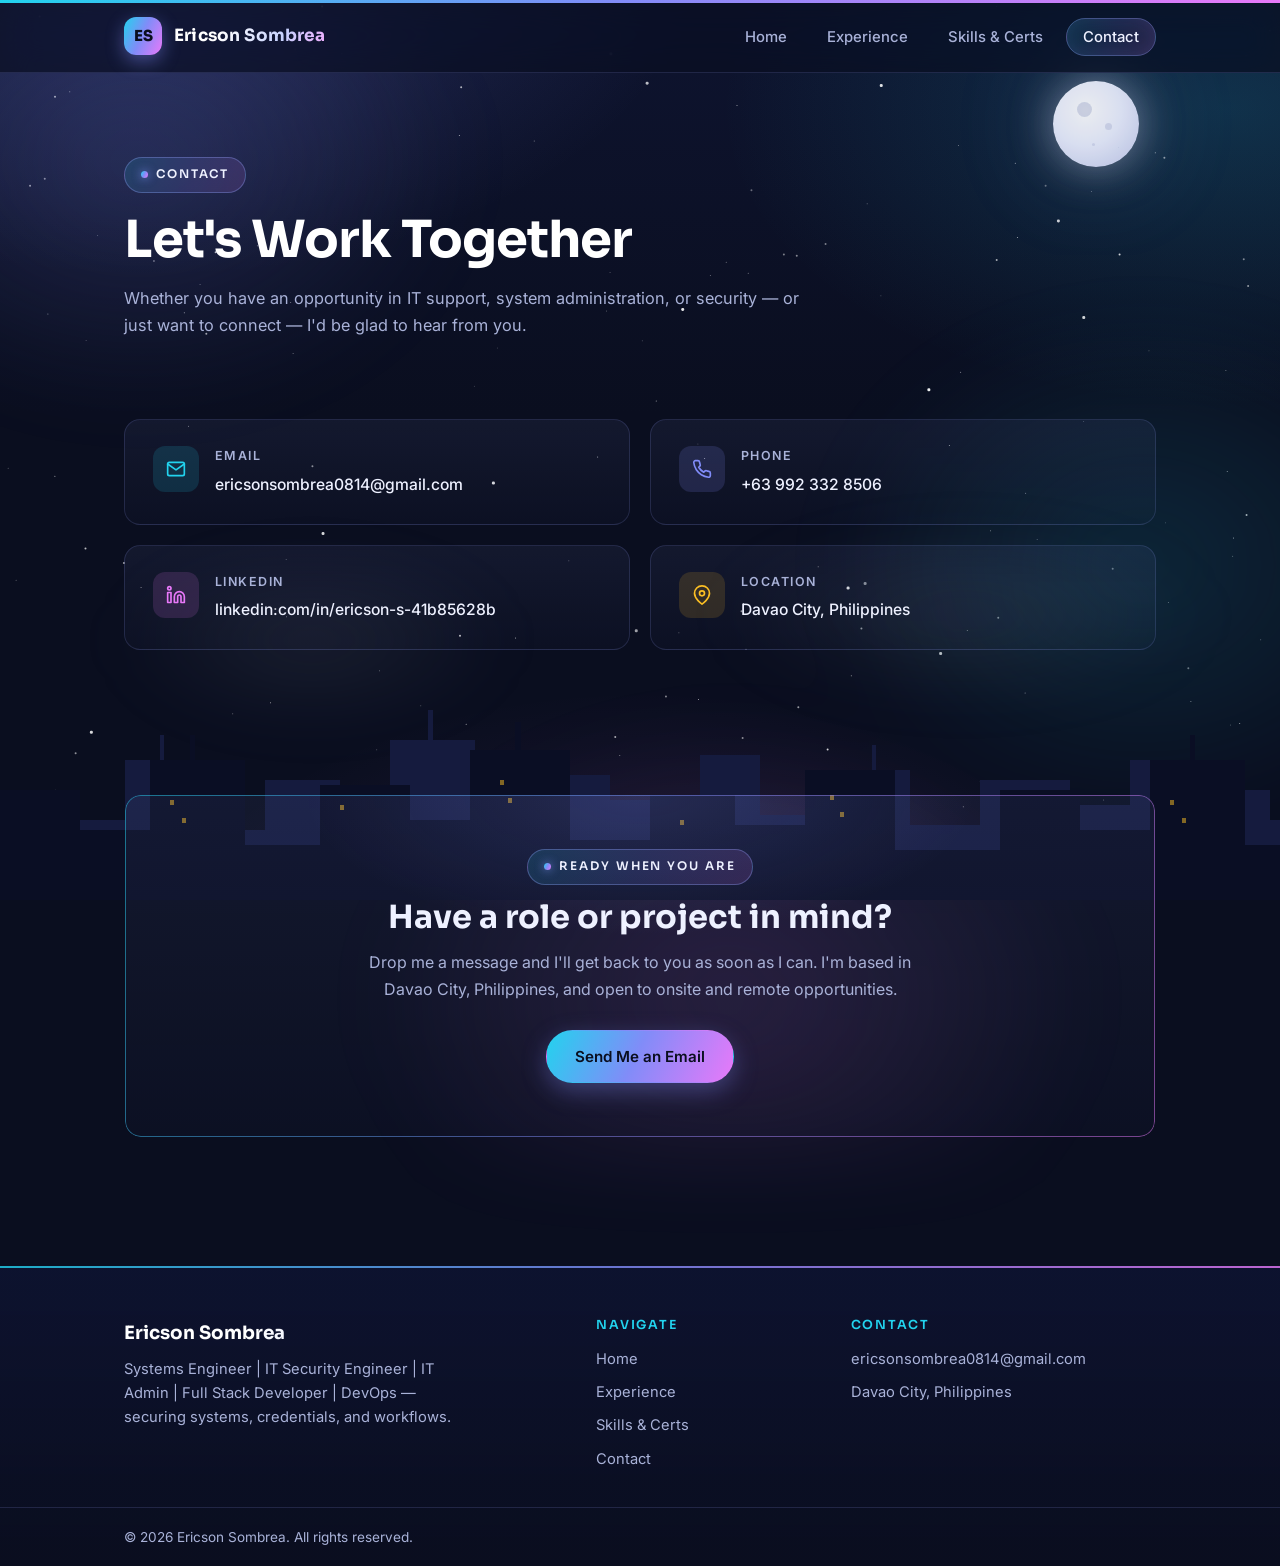
==== commit 78973c7c: "Add Full Stack Developer | DevOps to headline and footers Co-Authored-By: Claude Fable 5 <noreply@an" ====
--- a/contact.html
+++ b/contact.html
@@ -106,7 +106,7 @@
     <div class="footer-inner">
       <div class="footer-brand">
         <p class="footer-name">Ericson Sombrea</p>
-        <p class="footer-tagline">Systems Engineer | IT Security Engineer | IT Admin — securing systems, credentials, and workflows.</p>
+        <p class="footer-tagline">Systems Engineer | IT Security Engineer | IT Admin | Full Stack Developer | DevOps — securing systems, credentials, and workflows.</p>
       </div>
       <div>
         <h3 class="footer-heading">Navigate</h3>
--- a/style.css
+++ b/style.css
@@ -433,6 +433,13 @@
   opacity: 0.55;
 }
 
+/* Animatable angle for the rotating photo ring */
+@property --ring {
+  syntax: "<angle>";
+  initial-value: 0deg;
+  inherits: false;
+}
+
 .hero-photo img {
   position: relative;
   display: block;
@@ -442,7 +449,7 @@
   border: 3px solid transparent;
   background:
     linear-gradient(var(--card), var(--card)) padding-box,
-    var(--grad) border-box;
+    conic-gradient(from var(--ring), #22d3ee, #818cf8, #e879f9, #fbbf24, #22d3ee) border-box;
   box-shadow: 0 24px 60px rgba(5, 8, 22, 0.6);
 }
 
@@ -1275,6 +1282,540 @@
   transform: none;
 }
 
+/* ---------- Living motion ---------- */
+/* Slow aurora drifting behind every page */
+body {
+  position: relative;
+  z-index: 0;
+}
+
+body::before {
+  content: "";
+  position: fixed;
+  inset: -30% -20%;
+  z-index: -1;
+  pointer-events: none;
+  background:
+    radial-gradient(560px 420px at 22% 30%, rgba(129, 140, 248, 0.17), transparent 60%),
+    radial-gradient(520px 420px at 78% 58%, rgba(34, 211, 238, 0.13), transparent 62%),
+    radial-gradient(620px 480px at 55% 88%, rgba(232, 121, 249, 0.12), transparent 60%);
+  filter: blur(38px);
+  animation: aurora-drift 26s ease-in-out infinite alternate;
+}
+
+@keyframes aurora-drift {
+  0% {
+    transform: translate3d(-3%, -2%, 0) rotate(-1.5deg) scale(1);
+  }
+  50% {
+    transform: translate3d(2.5%, 2%, 0) rotate(1deg) scale(1.06);
+  }
+  100% {
+    transform: translate3d(-1.5%, 3%, 0) rotate(-0.5deg) scale(1.02);
+  }
+}
+
+/* Battlefield skyline along the bottom of every page — two layers of
+   ruined city silhouettes with a few windows still burning */
+body::after {
+  content: "";
+  position: fixed;
+  left: 0;
+  right: 0;
+  bottom: 0;
+  height: 260px;
+  z-index: -1;
+  pointer-events: none;
+  background-image:
+    url("data:image/svg+xml,%3Csvg xmlns='http://www.w3.org/2000/svg' viewBox='0 0 1000 200' preserveAspectRatio='none'%3E%3Cg fill='%230a0e24'%3E%3Crect x='0' y='90' width='80' height='110'/%3E%3Crect x='80' y='130' width='70' height='70'/%3E%3Crect x='150' y='60' width='95' height='140'/%3E%3Crect x='190' y='35' width='5' height='25'/%3E%3Crect x='245' y='145' width='75' height='55'/%3E%3Crect x='320' y='85' width='90' height='115'/%3E%3Crect x='410' y='120' width='60' height='80'/%3E%3Crect x='470' y='50' width='100' height='150'/%3E%3Crect x='515' y='22' width='6' height='28'/%3E%3Crect x='570' y='140' width='80' height='60'/%3E%3Crect x='650' y='95' width='85' height='105'/%3E%3Crect x='735' y='125' width='70' height='75'/%3E%3Crect x='805' y='70' width='90' height='130'/%3E%3Crect x='895' y='150' width='105' height='50'/%3E%3C/g%3E%3Cg fill='%23fbbf24' fill-opacity='0.5'%3E%3Crect x='170' y='100' width='4' height='5'/%3E%3Crect x='182' y='118' width='4' height='5'/%3E%3Crect x='500' y='80' width='4' height='5'/%3E%3Crect x='508' y='98' width='4' height='5'/%3E%3Crect x='340' y='105' width='4' height='5'/%3E%3Crect x='830' y='95' width='4' height='5'/%3E%3Crect x='840' y='112' width='4' height='5'/%3E%3Crect x='680' y='120' width='4' height='5'/%3E%3C/g%3E%3C/svg%3E"),
+    url("data:image/svg+xml,%3Csvg xmlns='http://www.w3.org/2000/svg' viewBox='0 0 1200 260' preserveAspectRatio='none'%3E%3Cg fill='%23151b3e'%3E%3Crect x='0' y='150' width='70' height='110'/%3E%3Crect x='70' y='180' width='55' height='80'/%3E%3Crect x='125' y='120' width='80' height='140'/%3E%3Crect x='160' y='95' width='4' height='25'/%3E%3Crect x='205' y='190' width='60' height='70'/%3E%3Crect x='265' y='140' width='75' height='120'/%3E%3Crect x='340' y='170' width='50' height='90'/%3E%3Crect x='390' y='100' width='85' height='160'/%3E%3Crect x='428' y='70' width='5' height='30'/%3E%3Crect x='475' y='185' width='65' height='75'/%3E%3Crect x='540' y='135' width='70' height='125'/%3E%3Crect x='610' y='160' width='90' height='100'/%3E%3Crect x='700' y='115' width='60' height='145'/%3E%3Crect x='760' y='175' width='80' height='85'/%3E%3Crect x='840' y='130' width='70' height='130'/%3E%3Crect x='872' y='105' width='4' height='25'/%3E%3Crect x='910' y='185' width='70' height='75'/%3E%3Crect x='980' y='140' width='90' height='120'/%3E%3Crect x='1070' y='165' width='60' height='95'/%3E%3Crect x='1130' y='120' width='70' height='140'/%3E%3C/g%3E%3C/svg%3E");
+  background-repeat: repeat-x, repeat-x;
+  background-size: 1000px 200px, 1200px 260px;
+  background-position: 0 bottom, 0 bottom;
+}
+
+/* Realistic night sky: star field, moon, shooting stars (injected by script.js) */
+.sky {
+  position: fixed;
+  inset: 0;
+  z-index: -2;
+  pointer-events: none;
+  overflow: hidden;
+}
+
+.stars {
+  position: absolute;
+  top: 0;
+  left: 0;
+  width: 1.4px;
+  height: 1.4px;
+  border-radius: 50%;
+  background: transparent;
+  animation: twinkle 3.4s ease-in-out infinite alternate;
+}
+
+.stars-md {
+  width: 2px;
+  height: 2px;
+  animation-duration: 4.8s;
+  animation-delay: 0.9s;
+}
+
+.stars-lg {
+  width: 2.6px;
+  height: 2.6px;
+  animation-duration: 6s;
+  animation-delay: 1.7s;
+}
+
+@keyframes twinkle {
+  from {
+    opacity: 0.45;
+  }
+  to {
+    opacity: 1;
+  }
+}
+
+.moon {
+  position: absolute;
+  top: 9%;
+  right: 11%;
+  width: 86px;
+  height: 86px;
+  border-radius: 50%;
+  background: radial-gradient(circle at 38% 34%, #fefeff 0%, #eaeeff 46%, #c3cbef 100%);
+  box-shadow:
+    0 0 42px rgba(228, 234, 255, 0.5),
+    0 0 130px rgba(178, 190, 255, 0.28);
+  opacity: 0.92;
+  animation: moon-drift 70s ease-in-out infinite alternate;
+}
+
+/* Faint craters for realism */
+.moon::before {
+  content: "";
+  position: absolute;
+  top: 24%;
+  left: 28%;
+  width: 15px;
+  height: 15px;
+  border-radius: 50%;
+  background: rgba(158, 168, 208, 0.38);
+  box-shadow:
+    24px 17px 0 -4px rgba(158, 168, 208, 0.32),
+    9px 35px 0 -6px rgba(158, 168, 208, 0.3),
+    34px 38px 0 -7px rgba(158, 168, 208, 0.26);
+}
+
+@keyframes moon-drift {
+  from {
+    transform: translate3d(0, 0, 0);
+  }
+  to {
+    transform: translate3d(-26px, 14px, 0);
+  }
+}
+
+/* ---- Warzone effects ---- */
+
+/* Tracer rounds crossing the screen in both directions */
+.tracer {
+  position: absolute;
+  height: 2px;
+  width: 120px;
+  border-radius: 999px;
+  opacity: 0;
+  background: linear-gradient(90deg, transparent, rgba(251, 191, 36, 0.5), #fde68a, #fff);
+  box-shadow: 0 0 8px rgba(251, 191, 36, 0.8);
+  animation: tracer-ltr 7s linear 1s infinite;
+}
+
+.tracer.t2 {
+  top: 34%;
+  width: 90px;
+  background: linear-gradient(270deg, transparent, rgba(34, 211, 238, 0.5), #a5f3fc, #fff);
+  box-shadow: 0 0 8px rgba(34, 211, 238, 0.8);
+  animation: tracer-rtl 8.5s linear 3.4s infinite;
+}
+
+.tracer.t3 {
+  top: 52%;
+  width: 140px;
+  animation: tracer-ltr 9s linear 5.2s infinite;
+}
+
+.tracer.t4 {
+  top: 22%;
+  width: 80px;
+  background: linear-gradient(270deg, transparent, rgba(232, 121, 249, 0.5), #f5d0fe, #fff);
+  box-shadow: 0 0 8px rgba(232, 121, 249, 0.8);
+  animation: tracer-rtl 11s linear 7.8s infinite;
+}
+
+.tracer.t1 {
+  top: 15%;
+}
+
+@keyframes tracer-ltr {
+  0% {
+    left: -12%;
+    opacity: 0;
+    transform: rotate(3deg);
+  }
+  2% {
+    opacity: 1;
+  }
+  16% {
+    opacity: 1;
+  }
+  18% {
+    left: 112%;
+    opacity: 0;
+    transform: rotate(3deg);
+  }
+  100% {
+    left: 112%;
+    opacity: 0;
+  }
+}
+
+@keyframes tracer-rtl {
+  0% {
+    left: 112%;
+    opacity: 0;
+    transform: rotate(-3deg);
+  }
+  2% {
+    opacity: 1;
+  }
+  16% {
+    opacity: 1;
+  }
+  18% {
+    left: -12%;
+    opacity: 0;
+    transform: rotate(-3deg);
+  }
+  100% {
+    left: -12%;
+    opacity: 0;
+  }
+}
+
+/* Distant artillery flashes over the skyline */
+.flash {
+  position: absolute;
+  bottom: 150px;
+  left: 12%;
+  width: 240px;
+  height: 130px;
+  border-radius: 50%;
+  background: radial-gradient(ellipse at center bottom, rgba(251, 146, 60, 0.65), rgba(239, 68, 68, 0.25) 55%, transparent 75%);
+  filter: blur(10px);
+  opacity: 0;
+  animation: artillery 9s ease-out 2s infinite;
+}
+
+.flash.f2 {
+  left: 58%;
+  bottom: 170px;
+  width: 190px;
+  animation-duration: 13s;
+  animation-delay: 6.5s;
+}
+
+.flash.f3 {
+  left: 82%;
+  bottom: 140px;
+  width: 150px;
+  animation-duration: 17s;
+  animation-delay: 11s;
+}
+
+@keyframes artillery {
+  0% {
+    opacity: 0;
+    transform: scale(0.6);
+  }
+  2% {
+    opacity: 0.95;
+    transform: scale(1);
+  }
+  4% {
+    opacity: 0.3;
+  }
+  6% {
+    opacity: 0.7;
+    transform: scale(1.15);
+  }
+  12% {
+    opacity: 0;
+    transform: scale(1.3);
+  }
+  100% {
+    opacity: 0;
+  }
+}
+
+/* Drifting battlefield smoke */
+.smoke {
+  position: absolute;
+  bottom: 165px;
+  left: 8%;
+  width: 420px;
+  height: 190px;
+  border-radius: 50%;
+  background: radial-gradient(ellipse, rgba(148, 163, 184, 0.11), transparent 70%);
+  filter: blur(28px);
+  animation: smoke-drift 44s ease-in-out infinite alternate;
+}
+
+.smoke.smoke-2 {
+  left: 55%;
+  bottom: 190px;
+  width: 520px;
+  animation-duration: 58s;
+  animation-delay: -20s;
+}
+
+@keyframes smoke-drift {
+  from {
+    transform: translate3d(-6vw, 0, 0) scale(1);
+  }
+  to {
+    transform: translate3d(9vw, -14px, 0) scale(1.18);
+  }
+}
+
+/* Night helicopter on patrol — faint silhouette + blinking light */
+.heli {
+  position: absolute;
+  top: 16%;
+  left: -10%;
+  width: 96px;
+  height: 34px;
+  opacity: 0.85;
+  background: url("data:image/svg+xml,%3Csvg xmlns='http://www.w3.org/2000/svg' viewBox='0 0 96 34'%3E%3Cg fill='%231c2452'%3E%3Crect x='14' y='6' width='68' height='2'/%3E%3Crect x='46' y='8' width='4' height='4'/%3E%3Cellipse cx='48' cy='19' rx='17' ry='8'/%3E%3Cpath d='M31,17 L6,14 L6,19 L31,22 Z'/%3E%3Crect x='2' y='8' width='3' height='9'/%3E%3Crect x='36' y='27' width='26' height='2'/%3E%3Crect x='40' y='24' width='2' height='4'/%3E%3Crect x='56' y='24' width='2' height='4'/%3E%3C/g%3E%3C/svg%3E") no-repeat center / contain;
+  animation: heli-patrol 46s linear 4s infinite;
+}
+
+.heli::after {
+  content: "";
+  position: absolute;
+  top: 15px;
+  right: 78px;
+  width: 5px;
+  height: 5px;
+  border-radius: 50%;
+  background: #ef4444;
+  box-shadow: 0 0 8px rgba(239, 68, 68, 0.9);
+  animation: heli-blink 1.1s steps(2, start) infinite;
+}
+
+@keyframes heli-patrol {
+  0% {
+    transform: translate3d(0, 0, 0);
+  }
+  24% {
+    transform: translate3d(58vw, -3vh, 0);
+  }
+  48% {
+    transform: translate3d(116vw, 1vh, 0);
+  }
+  100% {
+    transform: translate3d(116vw, 1vh, 0);
+  }
+}
+
+@keyframes heli-blink {
+  0% {
+    opacity: 1;
+  }
+  50% {
+    opacity: 0.15;
+  }
+  100% {
+    opacity: 1;
+  }
+}
+
+/* Gradient glides across the big headings + shining glow pulse */
+.hero h1,
+.page-head h1 {
+  background-size: 220% auto;
+  animation: gradient-slide 6.5s ease-in-out infinite alternate,
+    glow-pulse 3.2s ease-in-out infinite alternate;
+}
+
+@keyframes gradient-slide {
+  from {
+    background-position: 0% center;
+  }
+  to {
+    background-position: 100% center;
+  }
+}
+
+@keyframes glow-pulse {
+  from {
+    filter: drop-shadow(0 0 10px rgba(165, 243, 252, 0.16));
+  }
+  to {
+    filter: drop-shadow(0 0 26px rgba(196, 181, 253, 0.5));
+  }
+}
+
+/* Kicker pill: shimmer sweeps across */
+.kicker {
+  position: relative;
+  overflow: hidden;
+}
+
+.kicker::after {
+  content: "";
+  position: absolute;
+  top: 0;
+  bottom: 0;
+  left: -60%;
+  width: 40%;
+  background: linear-gradient(105deg, transparent, rgba(255, 255, 255, 0.3), transparent);
+  transform: skewX(-20deg);
+  animation: shine 4.2s ease-in-out infinite;
+  animation-delay: 0.8s;
+}
+
+/* Portrait gently floats inside its shining, rotating ring; halo breathes */
+.hero-photo img {
+  animation: bob 6.5s ease-in-out infinite alternate, ring-spin 5.5s linear infinite;
+}
+
+@keyframes ring-spin {
+  to {
+    --ring: 360deg;
+  }
+}
+
+@keyframes bob {
+  from {
+    transform: translateY(-6px);
+  }
+  to {
+    transform: translateY(9px);
+  }
+}
+
+.hero-photo::before {
+  animation: halo 6.5s ease-in-out infinite alternate;
+}
+
+@keyframes halo {
+  from {
+    opacity: 0.4;
+  }
+  to {
+    opacity: 0.72;
+  }
+}
+
+/* Kicker dot pulse */
+.kicker::before {
+  animation: pulse-dot 2.2s ease-in-out infinite;
+}
+
+@keyframes pulse-dot {
+  0%,
+  100% {
+    transform: scale(1);
+    opacity: 1;
+  }
+  50% {
+    transform: scale(1.4);
+    opacity: 0.55;
+  }
+}
+
+/* Periodic shine sweep across primary buttons */
+.btn {
+  position: relative;
+  overflow: hidden;
+}
+
+.btn::after {
+  content: "";
+  position: absolute;
+  top: 0;
+  bottom: 0;
+  left: -70%;
+  width: 45%;
+  background: linear-gradient(105deg, transparent, rgba(255, 255, 255, 0.5), transparent);
+  transform: skewX(-20deg);
+  animation: shine 4.6s ease-in-out infinite;
+}
+
+@keyframes shine {
+  0% {
+    left: -70%;
+  }
+  55% {
+    left: 130%;
+  }
+  100% {
+    left: 130%;
+  }
+}
+
+/* Staggered entrance for grid children once their section reveals */
+.reveal.visible .card,
+.reveal.visible .stat,
+.reveal.visible .skill-card,
+.reveal.visible .cert-card,
+.reveal.visible .contact-card {
+  animation: rise-in 0.55s ease backwards;
+}
+
+.reveal.visible .card:nth-child(2),
+.reveal.visible .stat:nth-child(2),
+.reveal.visible .skill-card:nth-child(2),
+.reveal.visible .cert-card:nth-child(2),
+.reveal.visible .contact-card:nth-child(2) {
+  animation-delay: 0.1s;
+}
+
+.reveal.visible .card:nth-child(3),
+.reveal.visible .stat:nth-child(3),
+.reveal.visible .skill-card:nth-child(3),
+.reveal.visible .cert-card:nth-child(3),
+.reveal.visible .contact-card:nth-child(3) {
+  animation-delay: 0.2s;
+}
+
+.reveal.visible .skill-card:nth-child(4),
+.reveal.visible .cert-card:nth-child(4),
+.reveal.visible .contact-card:nth-child(4) {
+  animation-delay: 0.3s;
+}
+
+.reveal.visible .skill-card:nth-child(5),
+.reveal.visible .cert-card:nth-child(5) {
+  animation-delay: 0.4s;
+}
+
+.reveal.visible .skill-card:nth-child(6) {
+  animation-delay: 0.5s;
+}
+
+@keyframes rise-in {
+  from {
+    opacity: 0;
+    transform: translateY(18px);
+  }
+  to {
+    opacity: 1;
+    transform: none;
+  }
+}
+
 @media (prefers-reduced-motion: reduce) {
   html {
     scroll-behavior: auto;
@@ -1287,7 +1828,23 @@
   }
 
   .hero::before,
-  .hero::after {
+  .hero::after,
+  body::before,
+  body::after,
+  .stars,
+  .moon,
+  .hero h1,
+  .page-head h1,
+  .hero-photo img,
+  .hero-photo::before,
+  .kicker::before,
+  .kicker::after,
+  .btn::after,
+  .reveal.visible .card,
+  .reveal.visible .stat,
+  .reveal.visible .skill-card,
+  .reveal.visible .cert-card,
+  .reveal.visible .contact-card {
     animation: none;
   }
 
@@ -1299,6 +1856,16 @@
   .nav-toggle-bar,
   .logo-mark {
     transition: none;
+  }
+
+  .tracer,
+  .flash,
+  .heli {
+    display: none;
+  }
+
+  .smoke {
+    animation: none;
   }
 }
 
@@ -1397,6 +1964,22 @@
     padding: 0 18px;
   }
 
+  body::after {
+    height: 150px;
+    background-size: 620px 120px, 760px 150px;
+  }
+
+  .flash,
+  .flash.f2,
+  .flash.f3 {
+    bottom: 95px;
+  }
+
+  .smoke,
+  .smoke.smoke-2 {
+    bottom: 100px;
+  }
+
   .nav {
     padding: 0 18px;
   }
